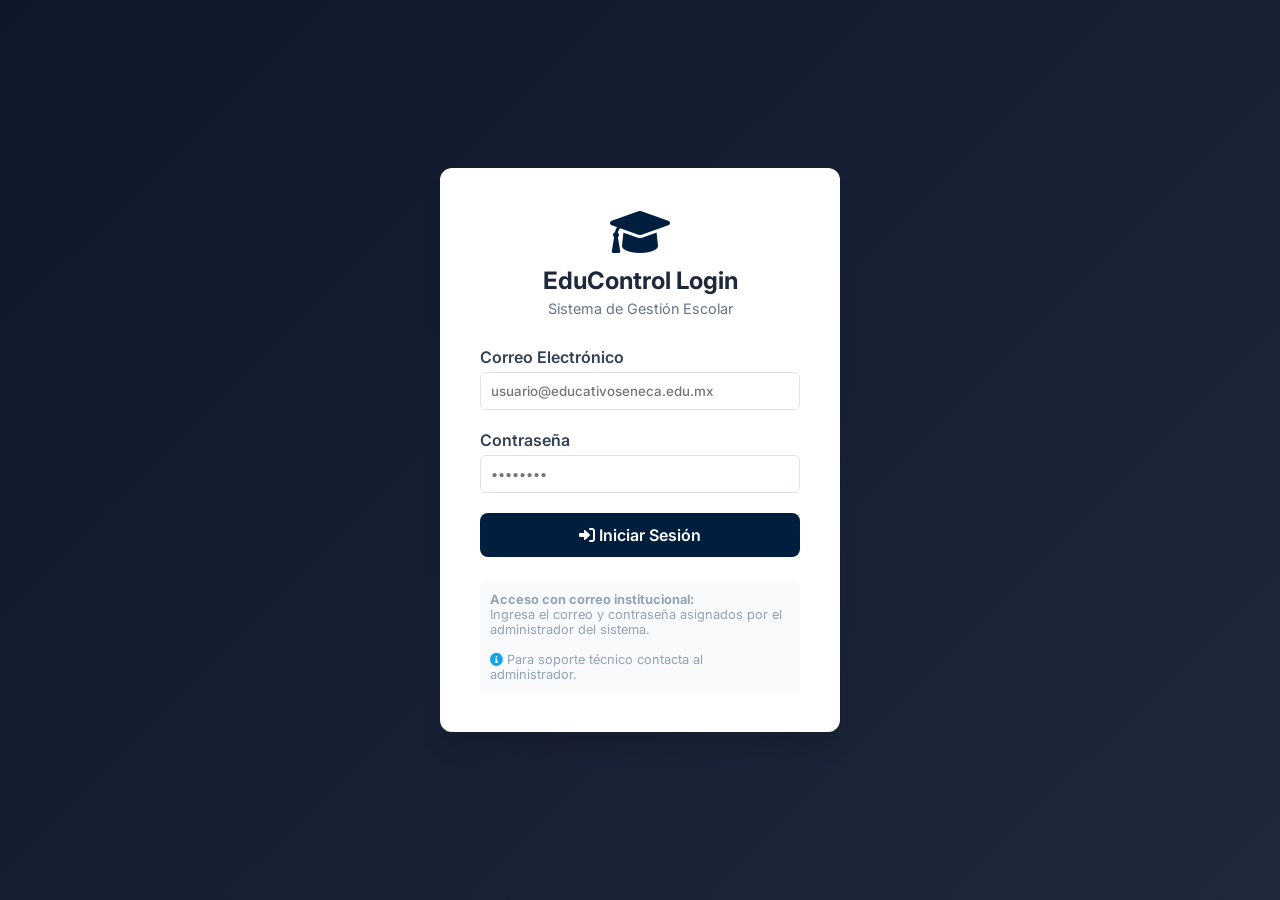
==== index.html @ f8109f6f "Add files via upload" ====
<!DOCTYPE html>
<html lang="es">

<head>
    <meta charset="UTF-8">
    <meta name="viewport" content="width=device-width, initial-scale=1.0">
    <title>Control Escolar</title>
    <link rel="stylesheet" href="style.css">
    <link href="https://fonts.googleapis.com/css2?family=Inter:wght@300;400;600;700&display=swap" rel="stylesheet">
    <link href="https://cdnjs.cloudflare.com/ajax/libs/font-awesome/6.0.0/css/all.min.css" rel="stylesheet">
    <style>
        #services-batch-table {
            font-size: 0.75rem;
            width: 100%;
            border-collapse: collapse;
        }

        #services-batch-table th,
        #services-batch-table td {
            padding: 4px 6px;
        }

        #services-batch-table .form-select,
        #services-batch-table input {
            font-size: 0.75rem;
            padding: 2px 4px;
            height: auto;
            border-radius: 4px;
        }

        #services-batch-table-body td {
            vertical-align: middle;
        }

        .stat-card {
            cursor: pointer;
            transition: transform 0.2s ease, box-shadow 0.2s ease;
        }

        .stat-card:hover {
            transform: translateY(-5px);
            box-shadow: 0 10px 20px rgba(0, 0, 0, 0.1);
        }

        /* --- LOGIN STYLES --- */
        #login-overlay {
            position: fixed;
            top: 0;
            left: 0;
            width: 100%;
            height: 100%;
            background: linear-gradient(135deg, #0f172a 0%, #1e293b 100%);
            display: flex;
            justify-content: center;
            align-items: center;
            z-index: 9999;
        }

        .login-box {
            background: white;
            padding: 40px;
            border-radius: 12px;
            box-shadow: 0 20px 25px -5px rgba(0, 0, 0, 0.1), 0 10px 10px -5px rgba(0, 0, 0, 0.04);
            width: 100%;
            max-width: 400px;
            text-align: center;
        }

        .login-header {
            margin-bottom: 30px;
        }

        .login-header i {
            font-size: 3rem;
            color: var(--primary);
            margin-bottom: 10px;
        }

        .login-header h2 {
            color: #1e293b;
            margin: 0;
            font-size: 1.5rem;
        }

        .login-form .form-group {
            margin-bottom: 20px;
            text-align: left;
        }

        .login-btn {
            width: 100%;
            padding: 12px;
            background: var(--primary);
            color: white;
            border: none;
            border-radius: 8px;
            font-size: 1rem;
            font-weight: 600;
            cursor: pointer;
            transition: background 0.2s;
        }

        .login-btn:hover {
            background: var(--primary-dark, #0b6c93);
        }

        .login-error {
            color: #ef4444;
            font-size: 0.85rem;
            margin-top: 10px;
            display: none;
        }

        /* --- ESTILOS PADRES (Solo Lectura) --- */
        .padre-readonly-mode .sidebar {
            display: none !important;
        }

        .padre-readonly-mode .content {
            margin-left: 0 !important;
            width: 100% !important;
        }

        .padre-readonly-mode .search-bar {
            display: none;
        }

        .hidden-by-role {
            display: none !important;
        }
    </style>
</head>

<body>
    <div class="dashboard" id="main-app-container" style="display: none;">
        <aside class="sidebar" id="main-sidebar">
            <div class="logo">
                <i class="fas fa-graduation-cap"></i>
                <h2>EduControl</h2>
            </div>
            <nav id="main-nav">
                <ul>
                    <li class="active" id="nav-home"><a href="#"><i class="fas fa-home"></i> <span>Inicio</span></a>
                    </li>
                    <li id="nav-students"><a href="#"><i class="fas fa-user-graduate"></i> <span>Alumnos</span></a></li>
                    <li id="nav-teachers"><a href="#"><i class="fas fa-chalkboard-teacher"></i>
                            <span>Profesores</span></a></li>
                    <li id="nav-tutors"><a href="#"><i class="fas fa-users-cog"></i> <span>Tutores</span></a></li>
                    <li id="nav-courses"><a href="#"><i class="fas fa-book"></i> <span>Materias/Grados</span></a></li>
                    <li id="nav-payments"><a href="#"><i class="fas fa-cash-register"></i> <span>Caja /
                                Ingresos</span></a>
                    </li>
                    <li id="nav-expenses"><a href="#"><i class="fas fa-file-invoice-dollar"></i> <span>Gastos /
                                Egresos</span></a></li>
                    <li id="nav-services"><a href="#"><i class="fas fa-concierge-bell"></i> <span>Servicios /
                                Lote</span></a></li>
                    <li id="nav-reports"><a href="#"><i class="fas fa-chart-bar"></i> <span>Reportes
                                Financieros</span></a></li>
                    <li id="nav-settings"><a href="#"><i class="fas fa-cog"></i> <span>Configuración</span></a></li>
                </ul>
            </nav>
        </aside>

        <main class="content">
            <header>
                <div class="search-bar" id="top-search-bar">
                    <i class="fas fa-search"></i>
                    <input type="text" placeholder="Buscar alumnos, cursos...">
                </div>
                <div class="user-profile">
                    <span class="notification"><i class="fas fa-bell"></i></span>
                    <img src="https://ui-avatars.com/api/?name=Admin+User&background=0D8ABC&color=fff" alt="User"
                        id="header-user-avatar">
                    <span id="header-user-name" style="margin-right: 15px;">Administrador</span>
                    <button onclick="logout()" title="Cerrar Sesión"
                        style="background:none; border:none; color:#ef4444; font-size:1.2rem; cursor:pointer;"><i
                            class="fas fa-sign-out-alt"></i></button>
                </div>
            </header>

            <!-- Dashboard Home Container -->
            <div id="dashboard-home">
                <!-- Bienvenido y Frase del día -->
                <div id="welcome-section" class="welcome-card">
                    <div class="welcome-text">
                        <h1 id="welcome-title">Bienvenido al Sistema Escolar</h1>
                        <p id="daily-quote" class="philosophical-quote">"Cualquier parte del tiempo que pasa es
                            propiedad de la muerte." - Séneca</p>
                    </div>
                    <div class="welcome-icon">
                        <i class="fas fa-sun"></i>
                    </div>
                </div>

                <!-- Stats Grid -->
                <section class="stats-grid">
                    <div class="stat-card" onclick="showStudents()">
                        <div class="stat-icon"><i class="fas fa-users"></i></div>
                        <div class="stat-info">
                            <h3>Total Alumnos</h3>
                            <p id="total-students">1,250</p>
                        </div>
                    </div>
                    <div class="stat-card" onclick="showTeachers()">
                        <div class="stat-icon"><i class="fas fa-chalkboard-teacher"></i></div>
                        <div class="stat-info">
                            <h3>Profesores</h3>
                            <p id="total-teachers">85</p>
                        </div>
                    </div>
                    <div class="stat-card" onclick="showSubjects()">
                        <div class="stat-icon"><i class="fas fa-book-open"></i></div>
                        <div class="stat-info">
                            <h3>Cursos Activos</h3>
                            <p id="total-courses">42</p>
                        </div>
                    </div>
                    <div class="stat-card" onclick="showReports()">
                        <div class="stat-icon"><i class="fas fa-dollar-sign"></i></div>
                        <div class="stat-info">
                            <h3>Ingresos Mensuales</h3>
                            <p id="monthly-revenue">$45,000</p>
                        </div>
                    </div>
                </section>
            </div>

            <section class="recent-activity">
                <div class="section-header">
                    <h2 id="view-title">Materias Asignadas</h2>
                    <div class="header-actions">
                        <select id="group-filter" class="form-select" style="display: none;">
                            <option value="all">Todos los registros</option>
                            <option value="Preescolar">Preescolar</option>
                            <option value="Primaria">Primaria</option>
                            <option value="Secundaria">Secundaria</option>
                            <option value="Bachillerato">Bachillerato</option>
                        </select>
                        <button id="btn-batch-capture" class="btn-secondary" style="display: none;"
                            onclick="showBatchCapture()"><i class="fas fa-layer-group"></i> Captura por Lote</button>
                        <button id="btn-back" class="btn-secondary" style="display: none;"><i
                                class="fas fa-arrow-left"></i> Volver a Materias</button>
                    </div>
                </div>

                <!-- Sección de Caja / Pagos (Nueva) -->
                <div id="payments-capture-container" class="table-container" style="display: none; padding: 30px;">
                    <div class="section-header">
                        <h2 style="color: var(--primary);"><i class="fas fa-receipt"></i> Nueva Operación de Caja</h2>
                    </div>

                    <div class="payment-form-grid"
                        style="display: grid; grid-template-columns: 1fr 1fr; gap: 25px; margin-top: 20px;">
                        <!-- Datos del Alumno -->
                        <div class="form-group">
                            <label style="display: block; font-weight: 600; margin-bottom: 8px;">Buscar Alumno</label>
                            <input type="text" id="pay-student-search" list="students-datalist" class="form-select"
                                style="width: 100%;" placeholder="Escriba nombre del alumno..."
                                onchange="onPaymentStudentSelect(this.value)">
                            <datalist id="students-datalist">
                                <!-- JS populate -->
                            </datalist>
                        </div>

                        <div class="form-group">
                            <label style="display: block; font-weight: 600; margin-bottom: 8px;">Grado / Grupo</label>
                            <input type="text" id="pay-student-grade" class="form-select"
                                style="width: 100%; background: #f1f5f9;" readonly placeholder="Grado detectado">
                        </div>

                        <!-- Conceptos -->
                        <div class="form-group">
                            <label style="display: block; font-weight: 600; margin-bottom: 8px;">Concepto de
                                Pago</label>
                            <select id="pay-concept" class="form-select" style="width: 100%;"
                                onchange="toggleOtherConcept(this.value)">
                                <option value="">Seleccione concepto...</option>
                                <option value="Inscripción">Inscripción</option>
                                <option value="Gastos de Apoyo">Gastos de Apoyo</option>
                                <option value="Seguro Escolar">Seguro Escolar</option>
                                <option value="Colegiatura">Colegiatura Mensual</option>
                                <option value="Uniformes">Uniformes</option>
                                <option value="Libros">Libros</option>
                                <option value="Otros">Otros (Especificar)</option>
                            </select>
                        </div>

                        <div id="other-concept-div" class="form-group" style="display: none;">
                            <label style="display: block; font-weight: 600; margin-bottom: 8px;">Especifique
                                Concepto</label>
                            <input type="text" id="pay-concept-other" class="form-select"
                                style="width: 100%; border-color: var(--primary-light);"
                                placeholder="Ej. Viaje de estudios">
                        </div>

                        <div class="form-group">
                            <label style="display: block; font-weight: 600; margin-bottom: 8px;">Importe a Pagar
                                ($)</label>
                            <input type="number" id="pay-amount" class="form-select"
                                style="width: 100%; font-size: 1.2rem; font-weight: 700; color: #059669;"
                                placeholder="0.00">
                        </div>

                        <!-- Mes (Solo si es colegiatura) -->
                        <div id="month-select-div" class="form-group" style="display: none;">
                            <label style="display: block; font-weight: 600; margin-bottom: 8px;">Mes
                                Correspondiente</label>
                            <select id="pay-month" class="form-select" style="width: 100%;">
                                <option value="Enero">Enero</option>
                                <option value="Febrero">Febrero</option>
                                <option value="Marzo">Marzo</option>
                                <option value="Abril">Abril</option>
                                <option value="Mayo">Mayo</option>
                                <option value="Junio">Junio</option>
                                <option value="Julio">Julio</option>
                                <option value="Agosto">Agosto</option>
                                <option value="Septiembre">Septiembre</option>
                                <option value="Octubre">Octubre</option>
                                <option value="Noviembre">Noviembre</option>
                                <option value="Diciembre">Diciembre</option>
                            </select>
                        </div>

                        <!-- Forma de Pago y Receptor (Nuevos) -->
                        <div class="form-group">
                            <label style="display: block; font-weight: 600; margin-bottom: 8px;">Forma de Pago</label>
                            <select id="pay-method" class="form-select" style="width: 100%;">
                                <option value="Efectivo">Efectivo</option>
                                <option value="Tarjeta">Tarjeta (Débito/Crédito)</option>
                                <option value="Transferencia">Transferencia Bancaria</option>
                            </select>
                        </div>

                        <div class="form-group">
                            <label style="display: block; font-weight: 600; margin-bottom: 8px;">Recibe Pago
                                (Caja/Personal)</label>
                            <select id="pay-receiver" class="form-select" style="width: 100%;">
                                <option value="Recepción">Recepción</option>
                                <option value="José Bernardo">José Bernardo</option>
                                <option value="Georgina A">Georgina A</option>
                                <option value="Banorte">Banorte</option>
                                <option value="Mercado Pago">Mercado Pago</option>
                                <option value="Otros">Otros</option>
                            </select>
                        </div>
                    </div>

                    <div
                        style="margin-top: 40px; display: flex; justify-content: flex-end; gap: 15px; border-top: 1px solid #e2e8f0; padding-top: 25px;">
                        <button class="btn-secondary" onclick="resetPaymentForm()"><i class="fas fa-eraser"></i> Limpiar
                            Formulario</button>
                        <button class="btn-primary"
                            style="background: var(--primary); color: white; border: none; padding: 12px 35px; border-radius: 8px; font-weight: 700; cursor: pointer; display: flex; align-items: center; gap: 10px;"
                            onclick="processPayment()">
                            <i class="fas fa-file-invoice-dollar"></i> Procesar y Generar Folio
                        </button>
                    </div>
                </div>

                <!-- Sección de Reportes Financieros (Nueva) -->
                <div id="reports-container" class="table-container" style="display: none; padding: 30px;">
                    <div class="section-header" style="margin-bottom: 25px;">
                        <h2 style="color: var(--primary);"><i class="fas fa-chart-line"></i> Reporte de Saldos y Cajas
                        </h2>
                        <div style="display: flex; gap: 10px;">
                            <button class="btn-secondary" onclick="showTransferModal()"
                                style="background:#fef3c7; color:#92400e; border-color:#f59e0b;">
                                <i class="fas fa-exchange-alt"></i> Transferencia entre Cajas
                            </button>
                        </div>
                    </div>

                    <div id="box-balances-grid"
                        style="display: grid; grid-template-columns: repeat(auto-fill, minmax(200px, 1fr)); gap: 15px; margin-bottom: 30px;">
                        <!-- JS Populate -->
                    </div>

                    <div class="expediente-section">
                        <h4>Estado de Cuenta por Caja</h4>
                        <div
                            style="margin-bottom: 15px; display: flex; gap: 15px; align-items: flex-end; flex-wrap: wrap; background: #f8fafc; padding: 15px; border-radius: 8px;">
                            <div class="form-group">
                                <label style="display:block; font-size: 0.8rem; font-weight: 600;">Caja / Banco:</label>
                                <select id="report-box-filter" class="form-select" onchange="updateBoxReport()">
                                    <option value="Todas">Todas las Cajas</option>
                                    <option value="SOLO_BANCOS">Solo Bancos (Banorte/MP)</option>
                                    <option value="Recepción">Recepción</option>
                                    <option value="José Bernardo">José Bernardo</option>
                                    <option value="Georgina A">Georgina A</option>
                                    <option value="Banorte">Banorte</option>
                                    <option value="Mercado Pago">Mercado Pago</option>
                                </select>
                            </div>
                            <div class="form-group">
                                <label style="display:block; font-size: 0.8rem; font-weight: 600;">Desde:</label>
                                <input type="date" id="report-date-start" class="form-select"
                                    onchange="updateBoxReport()">
                            </div>
                            <div class="form-group">
                                <label style="display:block; font-size: 0.8rem; font-weight: 600;">Hasta:</label>
                                <input type="date" id="report-date-end" class="form-select"
                                    onchange="updateBoxReport()">
                            </div>
                            <div class="form-group" style="flex-grow: 1;">
                                <label style="display:block; font-size: 0.8rem; font-weight: 600;">Alumno:</label>
                                <input type="text" id="report-student-filter" list="students-datalist"
                                    class="form-select" style="width: 100%;" placeholder="Todos los alumnos"
                                    oninput="updateBoxReport()">
                            </div>
                            <div class="form-group">
                                <label style="display:block; font-size: 0.8rem; font-weight: 600;">Concepto:</label>
                                <select id="report-concept-filter" class="form-select" onchange="updateBoxReport()">
                                    <option value="Todos">Todos</option>
                                    <option value="Inscripción">Inscripción</option>
                                    <option value="Colegiatura">Colegiatura</option>
                                    <option value="Seguro Escolar">Seguro Escolar</option>
                                    <option value="Gastos Apoyo">Gastos Apoyo</option>
                                    <option value="Libros">Libros</option>
                                    <option value="Uniformes">Uniformes</option>
                                    <option value="Otros">Otros</option>
                                    <option value="TRANSFERENCIA">Transferencias</option>
                                </select>
                            </div>
                        </div>
                        <table style="width: 100%;" id="box-transactions-table">
                            <thead>
                                <tr>
                                    <th>Fecha</th>
                                    <th>Caja</th>
                                    <th>Concepto</th>
                                    <th>Entrada</th>
                                    <th>Salida</th>
                                    <th>Saldo Actual</th>
                                    <th>Acción</th>
                                </tr>
                            </thead>
                            <tbody id="box-transactions-body">
                                <!-- JS Populate -->
                            </tbody>
                        </table>
                    </div>
                </div>

                <!-- Modal de Transferencia -->
                <div id="transfer-modal" class="modal"
                    style="display:none; position: fixed; z-index: 2000; left: 0; top: 0; width: 100%; height: 100%; background: rgba(0,0,0,0.5); align-items: center; justify-content: center;">
                    <div class="modal-content"
                        style="background: white; padding: 30px; border-radius: 12px; width: 450px; box-shadow: 0 10px 25px rgba(0,0,0,0.2);">
                        <h3 style="margin-bottom: 20px; color: var(--primary);"><i class="fas fa-exchange-alt"></i>
                            Transferencia entre Cajas</h3>

                        <div class="form-group" style="margin-bottom: 15px;">
                            <label style="display:block; margin-bottom:5px; font-weight:600;">Caja Origen:</label>
                            <select id="transfer-from" class="form-select" style="width: 100%;">
                                <option value="Recepción">Recepción</option>
                                <option value="José Bernardo">José Bernardo</option>
                                <option value="Georgina A">Georgina A</option>
                                <option value="Banorte">Banorte</option>
                                <option value="Mercado Pago">Mercado Pago</option>
                            </select>
                        </div>

                        <div class="form-group" style="margin-bottom: 15px;">
                            <label style="display:block; margin-bottom:5px; font-weight:600;">Caja Destino:</label>
                            <select id="transfer-to" class="form-select" style="width: 100%;">
                                <option value="Banorte">Banorte</option>
                                <option value="Recepción">Recepción</option>
                                <option value="José Bernardo">José Bernardo</option>
                                <option value="Georgina A">Georgina A</option>
                                <option value="Mercado Pago">Mercado Pago</option>
                            </select>
                        </div>

                        <div class="form-group" style="margin-bottom: 20px;">
                            <label style="display:block; margin-bottom:5px; font-weight:600;">Importe ($):</label>
                            <input type="number" id="transfer-amount" class="form-select" style="width: 100%;"
                                placeholder="0.00">
                        </div>

                        <div style="display:flex; justify-content: flex-end; gap: 10px;">
                            <button class="btn-secondary" onclick="closeTransferModal()">Cancelar</button>
                            <button class="btn-primary" onclick="processTransfer()">Ejecutar Transferencia</button>
                        </div>
                    </div>
                </div>

                <!-- Contenedor Tabla Principal -->
                <div id="main-table-container" class="table-container">
                    <table>
                        <thead>
                            <tr>
                                <th>Nombre Completo</th>
                                <th>Nivel</th>
                                <th>Grado</th>
                                <th>Acción</th>
                            </tr>
                        </thead>
                        <tbody id="activity-table-body">
                            <!-- JS populate -->
                        </tbody>
                    </table>
                </div>

                <!-- Vista de Módulo de Gastos / Egresos -->
                <div id="expenses-container" style="display: none;">
                    <div class="card" style="margin-bottom: 20px;">
                        <div class="card-header">
                            <h3>Registrar Nuevo Gasto / Pago</h3>
                        </div>
                        <div class="card-body">
                            <form id="expense-form" onsubmit="window.processExpense(event)"
                                style="display: grid; grid-template-columns: repeat(auto-fit, minmax(200px, 1fr)); gap: 15px;">
                                <input type="text" id="expense-concept" class="form-input"
                                    placeholder="Concepto (ej. Pago Internet, Honorarios)..." required>
                                <input type="text" id="expense-receiver" class="form-input"
                                    placeholder="Proveedor / Maestro..." required>
                                <input type="number" id="expense-amount" class="form-input" placeholder="Monto ($)"
                                    min="1" step="0.01" required>
                                <input type="date" id="expense-date" class="form-input" required>
                                <select id="expense-box" class="form-select" required>
                                    <option value="">-- Seleccionar Caja Origen --</option>
                                    <option value="Recepción">Recepción (Efectivo)</option>
                                    <option value="Banorte">Banorte</option>
                                    <option value="Mercado Pago">Mercado Pago</option>
                                    <option value="Otros">Otros</option>
                                </select>
                                <button type="submit" class="btn-primary" style="grid-column: 1 / -1;"><i
                                        class="fas fa-minus-circle"></i> Registrar Gasto</button>
                            </form>
                        </div>
                    </div>

                    <div class="card">
                        <div class="card-header"
                            style="display:flex; justify-content:space-between; align-items:center;">
                            <h3>Últimos Gastos Registrados</h3>
                        </div>
                        <table class="data-table">
                            <thead>
                                <tr>
                                    <th>Fecha</th>
                                    <th>Concepto</th>
                                    <th>Proveedor/Beneficiario</th>
                                    <th>Caja</th>
                                    <th>Monto</th>
                                </tr>
                            </thead>
                            <tbody id="expenses-table-body">
                                <!-- Llenado por JS -->
                            </tbody>
                        </table>
                    </div>
                </div>

                <!-- Vista de Módulo de Servicios / Lote -->
                <!-- Contenedor Captura por Lote -->
                <div id="batch-capture-container" class="table-container" style="display: none; padding: 25px;">
                    <div
                        style="display: flex; justify-content: space-between; align-items: center; margin-bottom: 20px;">
                        <h3 style="color: var(--primary);"><i class="fas fa-edit"></i> Ingreso Masivo de Alumnos</h3>
                        <div style="display: flex; gap: 10px;">
                            <button class="btn-secondary"
                                style="background-color: #f0f7ff; border-color: var(--primary); color: var(--primary);"
                                onclick="downloadExcelTemplate()">
                                <i class="fas fa-download"></i> Formato Excel
                            </button>
                            <button class="btn-secondary"
                                style="background-color: #e6fffa; border-color: #319795; color: #319795;"
                                onclick="importFromGoogleSheets()">
                                <i class="fab fa-google-drive"></i> Desde Google Sheet
                            </button>
                            <button class="btn-secondary"
                                style="background-color: #f0fdf4; border-color: #166534; color: #166534;"
                                onclick="document.getElementById('excel-upload').click()">
                                <i class="fas fa-file-excel"></i> Importar Excel
                            </button>
                            <input type="file" id="excel-upload" style="display: none;" accept=".xlsx, .xls"
                                onchange="importFromExcel(event)">
                            <button class="btn-secondary" onclick="addBatchRow()"><i class="fas fa-plus"></i> Añadir
                                otra fila</button>
                        </div>
                    </div>
                    <table id="batch-table">
                        <thead>
                            <tr>
                                <th>Grado</th>
                                <th>Nivel Inglés</th>
                                <th>Tel. Tutor</th>
                                <th>Nombre</th>
                                <th>2do Nombre</th>
                                <th>1er Apellido</th>
                                <th>2do Apellido</th>
                                <th>Inscripción</th>
                                <th>G. Apoyo</th>
                                <th>Seguro</th>
                                <th>Eliminar</th>
                            </tr>
                        </thead>
                        <tbody id="batch-table-body">
                            <!-- Rows added via JS -->
                        </tbody>
                    </table>
                    <div style="margin-top: 25px; display: flex; gap: 12px; justify-content: flex-end;">
                        <button class="btn-secondary" style="border-color: #ef4444; color: #ef4444;"
                            onclick="cancelBatch()"><i class="fas fa-times"></i> Cancelar Captura</button>
                        <button class="btn-primary"
                            style="background: #10b981; color: white; border: none; padding: 10px 25px; border-radius: 8px; font-weight: 700; cursor: pointer; box-shadow: 0 4px 6px rgba(0,0,0,0.1);"
                            onclick="saveBatch()"><i class="fas fa-save"></i> Guardar Todo el Lote</button>
                    </div>
                </div>

                <div id="services-batch-container" class="table-container" style="display: none; padding: 25px;">
                    <div
                        style="display: flex; justify-content: space-between; align-items: flex-start; margin-bottom: 20px; border-bottom: 2px solid #f1f5f9; padding-bottom: 20px;">
                        <div>
                            <h3 style="color: var(--primary);"><i class="fas fa-concierge-bell"></i> Cobro Masivo por
                                Concepto</h3>
                            <div style="margin-top: 15px; display: flex; gap: 20px; align-items: flex-end;">
                                <div class="form-group" style="margin:0">
                                    <label style="display:block; font-size: 0.8rem; font-weight: 600;">Seleccione
                                        Concepto a Capturar:</label>
                                    <select id="services-batch-global-concept" class="form-select"
                                        style="min-width: 200px;" onchange="toggleBatchMonthSelect(this.value)">
                                        <option value="Inscripción">Inscripción</option>
                                        <option value="Colegiatura">Colegiatura Mensual</option>
                                        <option value="Seguro Escolar">Seguro Escolar</option>
                                        <option value="Gastos Apoyo">Gastos Apoyo</option>
                                        <option value="Libros">Libros</option>
                                        <option value="Uniformes">Uniformes</option>
                                        <option value="Otros">Otros</option>
                                    </select>
                                </div>
                                <div id="batch-month-select-div" class="form-group" style="margin:0; display:none;">
                                    <label style="display:block; font-size: 0.8rem; font-weight: 600;">Mes:</label>
                                    <select id="services-batch-global-month" class="form-select">
                                        <option value="Enero">Enero</option>
                                        <option value="Febrero">Febrero</option>
                                        <option value="Marzo">Marzo</option>
                                        <option value="Abril">Abril</option>
                                        <option value="Mayo">Mayo</option>
                                        <option value="Junio">Junio</option>
                                        <option value="Julio">Julio</option>
                                        <option value="Agosto">Agosto</option>
                                        <option value="Septiembre">Septiembre</option>
                                        <option value="Octubre">Octubre</option>
                                        <option value="Noviembre">Noviembre</option>
                                        <option value="Diciembre">Diciembre</option>
                                    </select>
                                </div>
                            </div>
                        </div>
                        <div style="display: flex; gap: 10px; margin-top: 25px;">
                            <button class="btn-secondary"
                                style="background:#f0fdf4; color:#166534; border-color:#166534;"
                                onclick="downloadServiceExcelTemplate()">
                                <i class="fas fa-download"></i> Plantilla Excel
                            </button>
                            <button class="btn-secondary"
                                style="background:#f0fdf4; color:#166534; border-color:#166534;"
                                onclick="document.getElementById('service-excel-upload').click()">
                                <i class="fas fa-file-excel"></i> Importar Excel
                            </button>
                            <input type="file" id="service-excel-upload" style="display: none;" accept=".xlsx, .xls"
                                onchange="importServiceFromExcel(event)">
                            <button class="btn-secondary" onclick="addServiceBatchRow()"><i class="fas fa-plus"></i>
                                Añadir Pago</button>
                        </div>
                    </div>
                    <table id="services-batch-table">
                        <thead>
                            <tr>
                                <th style="width: 220px;">Alumno</th>
                                <th id="batch-table-concept-header" style="width: 130px;">Concepto</th>
                                <th style="width: 80px;">Cotizado</th>
                                <th style="width: 80px;">Descuento</th>
                                <th style="width: 80px;">Pagado</th>
                                <th style="width: 80px;">Saldo</th>
                                <th style="width: 100px;">Fecha Pago</th>
                                <th style="width: 90px;">Folio</th>
                                <th style="width: 100px;">Forma Pago</th>
                                <th style="width: 100px;">Recibe</th>
                                <th style="width: 30px;">X</th>
                            </tr>
                        </thead>
                        <tbody id="services-batch-body">
                            <!-- Rows via JS -->
                        </tbody>
                    </table>
                    <div style="margin-top: 25px; display: flex; gap: 12px; justify-content: flex-end;">
                        <button class="btn-secondary" style="border-color: #ef4444; color: #ef4444;"
                            onclick="showStudents()">Cancelar</button>
                        <button class="btn-primary" style="background: #10b981; color: white;"
                            onclick="saveServicesBatch()">
                            <i class="fas fa-check-circle"></i> Procesar Todos los Pagos
                        </button>
                    </div>
                </div>
            </section>
        </main>
    </div>

    <!-- Modal de Expediente de Alumno -->
    <div id="student-modal" class="modal">
        <div class="modal-content">
            <div class="modal-header">
                <h2 id="modal-student-name">Nombre del Alumno</h2>
                <span class="close-modal" onclick="closeStudentModal()"
                    style="font-size: 28px; cursor: pointer;">&times;</span>
            </div>
            <div class="modal-body">
                <div class="student-info-brief">
                    <p><strong>Nivel:</strong> <span id="modal-student-level"></span></p>
                    <p><strong>Grado:</strong> <span id="modal-student-grade"></span></p>
                </div>
                <div class="modal-tabs">
                    <button class="tab-btn active" onclick="switchTab('grades')"><i class="fas fa-file-invoice"></i>
                        Calificaciones</button>
                    <button class="tab-btn" onclick="switchTab('payments')"><i class="fas fa-credit-card"></i>
                        Estado de Cuenta</button>
                    <button class="tab-btn" onclick="switchTab('digital')"><i class="fas fa-folder-open"></i>
                        Documentación</button>
                    <button class="tab-btn" onclick="switchTab('chat')"><i class="fas fa-comments"></i> Chat
                        Directivo</button>
                </div>
                <div id="tab-content" class="tab-content-area">
                    <!-- Contenido dinámico aquí -->
                </div>
            </div>
        </div>
    </div>

    <!-- Modal de Expediente de Maestro -->
    <div id="teacher-modal" class="modal">
        <div class="modal-content">
            <div class="modal-header">
                <h2 id="modal-teacher-name">Nombre del Maestro</h2>
                <span class="close-modal-teacher" onclick="closeTeacherModal()"
                    style="font-size: 28px; cursor: pointer;">&times;</span>
            </div>
            <div class="modal-body">
                <div class="modal-tabs">
                    <button class="tab-btn-teacher tab-btn active" onclick="switchTeacherTab('digital')"><i
                            class="fas fa-folder-open"></i> Datos Personales</button>
                    <button class="tab-btn-teacher tab-btn" onclick="switchTeacherTab('groups')"><i
                            class="fas fa-users"></i> Grupos Asignados</button>
                </div>
                <div id="teacher-tab-content" class="tab-content-area">
                    <!-- Contenido dinámico aquí -->
                </div>
            </div>
        </div>
    </div>

    <!-- Modal de Chat con Dirección -->
    <div id="chat-modal" class="modal">
        <div class="modal-content" style="width: 500px; height: 600px; display: flex; flex-direction: column;">
            <div class="modal-header">
                <h2><i class="fas fa-comments"></i> Comunicación Directiva</h2>
                <span class="close-modal-chat" onclick="closeChatModal()"
                    style="font-size: 28px; cursor: pointer;">&times;</span>
            </div>
            <div class="chat-container">
                <div class="chat-info-banner">
                    <i class="fas fa-shield-alt"></i> Moderado por Dirección Académica
                </div>
                <div id="chat-messages" class="chat-messages">
                    <!-- Mensajes aquí -->
                </div>
                <div class="chat-input-area">
                    <div id="ai-suggestion" class="ai-suggestion" style="display: none;">
                        <small><i class="fas fa-magic"></i> Sugerencia IA (Educada y Precisa):</small>
                        <p id="suggestion-text"></p>
                    </div>
                    <div class="input-wrapper">
                        <textarea id="chat-input" placeholder="Escribe tu mensaje para Dirección..."></textarea>
                        <button id="send-btn" onclick="sendMessage()"><i class="fas fa-paper-plane"></i></button>
                    </div>
                    <small class="moderation-note">Los mensajes pasan por revisión antes de ser entregados.</small>
                </div>
            </div>
        </div>
    </div>

    <!-- Modal de Expediente de Tutor -->
    <div id="tutor-modal" class="modal">
        <div class="modal-content">
            <div class="modal-header">
                <h2 id="modal-tutor-name">Nombre del Tutor</h2>
                <span class="close-modal-tutor" onclick="closeTutorModal()"
                    style="font-size: 28px; cursor: pointer;">&times;</span>
            </div>
            <div class="modal-body">
                <div class="modal-tabs">
                    <button class="tab-btn-tutor tab-btn active" onclick="switchTutorTab('info')"><i
                            class="fas fa-id-card"></i> Datos Generales</button>
                    <button class="tab-btn-tutor tab-btn" onclick="switchTutorTab('children')"><i
                            class="fas fa-child"></i> Hijos Inscritos</button>
                </div>
                <div id="tutor-tab-content" class="tab-content-area">
                    <!-- Contenido dinámico aquí -->
                </div>
            </div>
        </div>
    </div>

    <!-- Pantalla de Login -->
    <div id="login-overlay">
        <div class="login-box">
            <div class="login-header">
                <i class="fas fa-graduation-cap"></i>
                <h2>EduControl Login</h2>
                <p style="color: #64748b; font-size: 0.9rem; margin-top: 5px;">Sistema de Gestión Escolar</p>
            </div>
            <div class="login-form">
                <form id="login-form-submit" onsubmit="handleLogin(event)">
                    <div class="form-group">
                        <label style="display:block; margin-bottom: 5px; font-weight: 600; color: #334155;">Correo
                            Electrónico</label>
                        <input type="email" id="login-username" class="form-select" style="width: 100%; padding: 10px;"
                            required placeholder="usuario@educativoseneca.edu.mx">
                    </div>
                    <div class="form-group">
                        <label
                            style="display:block; margin-bottom: 5px; font-weight: 600; color: #334155;">Contraseña</label>
                        <input type="password" id="login-password" class="form-select"
                            style="width: 100%; padding: 10px;" required placeholder="••••••••">
                    </div>
                    <button type="submit" class="login-btn"><i class="fas fa-sign-in-alt"></i> Iniciar Sesión</button>
                    <div id="login-error-msg" class="login-error">
                        <i class="fas fa-exclamation-circle"></i> Usuario o contraseña incorrectos.
                    </div>
                </form>
            </div>

            <div
                style="margin-top:25px; font-size: 0.8rem; color: #94a3b8; text-align: left; background: #f8fafc; padding: 10px; border-radius: 6px;">
                <strong>Acceso con correo institucional:</strong><br>
                Ingresa el correo y contraseña asignados por el administrador del sistema.<br><br>
                <span style="color:#0ea5e9"><i class="fas fa-info-circle"></i></span> Para soporte técnico contacta al
                administrador.
            </div>
        </div>
    </div>

    <script src="https://www.gstatic.com/firebasejs/9.23.0/firebase-app-compat.js"></script>
    <script src="https://www.gstatic.com/firebasejs/9.23.0/firebase-auth-compat.js"></script>
    <script src="https://www.gstatic.com/firebasejs/9.23.0/firebase-firestore-compat.js"></script>
    <script src="https://cdnjs.cloudflare.com/ajax/libs/xlsx/0.18.5/xlsx.full.min.js"></script>
    <script src="firebase-config.js"></script>
    <script src="script.js"></script>
</body>

</html>
---- style.css ----
:root {
    --primary: #001f3f;
    /* Azul Marino */
    --primary-light: #FFD700;
    /* Amarillo */
    --secondary: #003366;
    --background: #f4f6f9;
    --surface: #FFFFFF;
    --text-main: #001f3f;
    --text-muted: #5f6368;
    --border: #dee2e6;
    --sidebar-bg: #001f3f;
    --sidebar-text: #ffffff;
    --sidebar-active: #003366;
}

* {
    margin: 0;
    padding: 0;
    box-sizing: border-box;
    font-family: 'Inter', sans-serif;
}

body {
    background-color: var(--background);
    color: var(--text-main);
    display: flex;
    height: 100vh;
    overflow: hidden;
}

.dashboard {
    display: flex;
    width: 100%;
}

/* Sidebar */
.sidebar {
    width: 250px;
    background-color: var(--sidebar-bg);
    color: var(--sidebar-text);
    display: flex;
    flex-direction: column;
    transition: all 0.3s ease;
}

.logo {
    padding: 24px;
    display: flex;
    align-items: center;
    gap: 12px;
    color: white;
    font-size: 1.2rem;
    border-bottom: 1px solid rgba(255, 255, 255, 0.1);
}

.logo i {
    color: var(--primary-light);
    font-size: 1.5rem;
}

nav {
    flex: 1;
    padding: 20px 0;
}

nav ul {
    list-style: none;
}

nav ul li a {
    display: flex;
    align-items: center;
    gap: 12px;
    padding: 16px 24px;
    color: var(--sidebar-text);
    text-decoration: none;
    transition: all 0.2s;
}

nav ul li.active a,
nav ul li a:hover {
    background-color: var(--sidebar-active);
    color: var(--primary-light);
    border-left: 4px solid var(--primary-light);
}

nav ul li a i {
    width: 20px;
    text-align: center;
}

nav ul li a span {
    white-space: nowrap;
}

/* Main Content */
.content {
    flex: 1;
    display: flex;
    flex-direction: column;
    overflow-y: auto;
}

header {
    background-color: var(--surface);
    padding: 16px 32px;
    display: flex;
    justify-content: space-between;
    align-items: center;
    border-bottom: 1px solid var(--border);
    position: sticky;
    top: 0;
    z-index: 10;
}

.search-bar {
    display: flex;
    align-items: center;
    background-color: var(--background);
    padding: 10px 16px;
    border-radius: 8px;
    width: 300px;
    border: 1px solid transparent;
    transition: border 0.3s;
}

.search-bar:focus-within {
    border: 1px solid var(--primary-light);
    background-color: var(--surface);
}

.search-bar i {
    color: var(--text-muted);
    margin-right: 8px;
}

.search-bar input {
    border: none;
    background: transparent;
    outline: none;
    width: 100%;
    color: var(--text-main);
}

.user-profile {
    display: flex;
    align-items: center;
    gap: 16px;
}

.notification {
    color: var(--text-muted);
    cursor: pointer;
    font-size: 1.2rem;
    position: relative;
    transition: color 0.2s;
}

.notification:hover {
    color: var(--primary);
}

.notification::after {
    content: '';
    position: absolute;
    top: 0;
    right: 0;
    width: 8px;
    height: 8px;
    background-color: #EF4444;
    border-radius: 50%;
}

.user-profile img {
    width: 40px;
    height: 40px;
    border-radius: 50%;
    cursor: pointer;
    box-shadow: 0 0 0 2px var(--surface), 0 0 0 4px var(--primary-light);
}

.user-profile span:not(.notification) {
    font-weight: 600;
}

/* Dashboard Stats */
.stats-grid {
    display: grid;
    grid-template-columns: repeat(auto-fit, minmax(240px, 1fr));
    gap: 24px;
    padding: 32px;
}

.stat-card {
    background-color: var(--surface);
    padding: 24px;
    border-radius: 12px;
    box-shadow: 0 4px 6px -1px rgba(0, 0, 0, 0.05);
    display: flex;
    align-items: center;
    gap: 20px;
    transition: transform 0.3s ease, box-shadow 0.3s ease;
    cursor: default;
}

.stat-card:hover {
    transform: translateY(-8px);
    box-shadow: 0 10px 15px -3px rgba(0, 0, 0, 0.1);
}

.stat-icon {
    width: 60px;
    height: 60px;
    border-radius: 12px;
    background-color: rgba(79, 70, 229, 0.1);
    color: var(--primary);
    display: flex;
    align-items: center;
    justify-content: center;
    font-size: 1.5rem;
}

.stat-info h3 {
    font-size: 0.875rem;
    color: var(--text-muted);
    text-transform: uppercase;
    letter-spacing: 0.05em;
    margin-bottom: 4px;
}

.stat-info p {
    font-size: 1.75rem;
    font-weight: 700;
    color: var(--text-main);
}

/* Recent Activity */
.recent-activity {
    padding: 0 32px 32px;
}

.recent-activity h2 {
    font-size: 1.25rem;
    margin-bottom: 20px;
    color: var(--text-main);
    font-weight: 600;
}

.table-container {
    background-color: var(--surface);
    border-radius: 12px;
    box-shadow: 0 4px 6px -1px rgba(0, 0, 0, 0.05);
    overflow: hidden;
}

table {
    width: 100%;
    border-collapse: collapse;
}

th,
td {
    padding: 16px 24px;
    text-align: left;
    border-bottom: 1px solid var(--border);
}

th {
    background-color: #F9FAFB;
    color: var(--text-muted);
    font-weight: 600;
    text-transform: uppercase;
    font-size: 0.75rem;
    letter-spacing: 0.05em;
}

td {
    color: var(--text-main);
    font-size: 0.875rem;
}

tr {
    transition: background-color 0.2s;
}

tr:hover {
    background-color: #F9FAFB;
}

.status {
    padding: 6px 14px;
    border-radius: 9999px;
    font-size: 0.75rem;
    font-weight: 600;
    display: inline-block;
}

.status.active {
    background-color: #D1FAE5;
    color: #065F46;
}

.status.pending {
    background-color: #FEF3C7;
    color: #92400E;
}

.btn-action {
    background: none;
    border: none;
    color: var(--primary);
    cursor: pointer;
    font-weight: 600;
    transition: color 0.2s, background-color 0.2s;
    padding: 8px 12px;
    border-radius: 6px;
}

/* Modal Styles */
.modal {
    display: none;
    position: fixed;
    z-index: 1000;
    left: 0;
    top: 0;
    width: 100%;
    height: 100%;
    background-color: rgba(0, 31, 63, 0.7);
    backdrop-filter: blur(4px);
}

.modal-content {
    background-color: var(--surface);
    margin: 5% auto;
    padding: 0;
    border-radius: 12px;
    width: 600px;
    max-width: 90%;
    box-shadow: 0 20px 25px -5px rgba(0, 0, 0, 0.2);
    overflow: hidden;
    animation: slideDown 0.3s ease-out;
}

@keyframes slideDown {
    from {
        transform: translateY(-50px);
        opacity: 0;
    }

    to {
        transform: translateY(0);
        opacity: 1;
    }
}

.modal-header {
    background-color: var(--primary);
    color: var(--primary-light);
    padding: 20px 24px;
    display: flex;
    justify-content: space-between;
    align-items: center;
}

.close-modal {
    font-size: 28px;
    font-weight: bold;
    cursor: pointer;
}

.modal-body {
    padding: 24px;
}

.student-info-brief {
    display: flex;
    gap: 24px;
    margin-bottom: 24px;
    padding-bottom: 16px;
    border-bottom: 1px solid var(--border);
}

.modal-tabs {
    display: flex;
    gap: 10px;
    margin-bottom: 20px;
}

.tab-btn {
    flex: 1;
    padding: 12px;
    border: none;
    background-color: var(--background);
    color: var(--text-muted);
    cursor: pointer;
    border-radius: 8px;
    font-weight: 600;
    transition: all 0.2s;
    display: flex;
    align-items: center;
    justify-content: center;
    gap: 8px;
}

.tab-btn.active {
    background-color: var(--primary);
    color: var(--primary-light);
}

.tab-content-area {
    background-color: #f9fafb;
    padding: 20px;
    border-radius: 8px;
    min-height: 250px;
    max-height: 400px;
    overflow-y: auto;
}

.expediente-section {
    margin-bottom: 24px;
}

.expediente-section h4 {
    color: var(--primary);
    border-bottom: 2px solid var(--primary-light);
    padding-bottom: 5px;
    margin-bottom: 12px;
    font-size: 0.95rem;
    display: flex;
    justify-content: space-between;
    align-items: center;
}

.tutor-badge {
    background-color: var(--primary-light);
    color: var(--primary);
    font-size: 0.7rem;
    padding: 2px 8px;
    border-radius: 4px;
    font-weight: 700;
}

.doc-link {
    color: var(--primary);
    text-decoration: none;
    display: flex;
    align-items: center;
    gap: 8px;
    padding: 8px;
    background: white;
    border: 1px solid var(--border);
    border-radius: 6px;
    margin-bottom: 8px;
    transition: all 0.2s;
}

.doc-link:hover {
    border-color: var(--primary);
    background-color: #f0f7ff;
}

.info-grid {
    display: grid;
    grid-template-columns: 1fr 1fr;
    gap: 15px;
    font-size: 0.85rem;
}

.info-group label {
    display: block;
    color: var(--text-muted);
    font-size: 0.75rem;
    margin-bottom: 2px;
}

.info-group span {
    font-weight: 600;
}

/* Chat UI inside Modal */
.chat-info-banner {
    background: #fff9db;
    color: #856404;
    padding: 10px;
    border-radius: 8px;
    margin-bottom: 12px;
    font-size: 0.75rem;
    font-weight: 600;
    border: 1px solid #ffeeba;
}

.chat-messages {
    flex: 1;
    display: flex;
    flex-direction: column;
    gap: 15px;
}

.message {
    max-width: 80%;
    padding: 10px 14px;
    border-radius: 12px;
    font-size: 0.9rem;
    position: relative;
}

.message.sent {
    align-self: flex-end;
    background-color: var(--primary);
    color: white;
    border-bottom-right-radius: 2px;
}

.message.received {
    align-self: flex-start;
    background-color: white;
    color: var(--text-main);
    border: 1px solid var(--border);
    border-bottom-left-radius: 2px;
}

.message-status {
    display: block;
    font-size: 0.65rem;
    margin-top: 5px;
    opacity: 0.8;
}

.status-reviewing {
    color: var(--primary-light);
    font-weight: 600;
}

.status-approved {
    color: #86efac;
}

.chat-input-area {
    padding: 20px;
    background: white;
    border-top: 1px solid var(--border);
}

.input-wrapper {
    display: flex;
    gap: 10px;
}

#chat-input {
    flex: 1;
    border: 1px solid var(--border);
    border-radius: 8px;
    padding: 10px;
    resize: none;
    height: 45px;
    font-family: inherit;
    outline: none;
}

#send-btn {
    background: var(--primary);
    color: white;
    border: none;
    width: 45px;
    border-radius: 8px;
    cursor: pointer;
}

.ai-suggestion {
    background: #f0fdf4;
    border: 1px solid #bbf7d0;
    padding: 10px;
    border-radius: 8px;
    margin-bottom: 10px;
    font-size: 0.8rem;
}

.ai-suggestion p {
    color: #166534;
    margin-top: 4px;
    font-weight: 500;
}

/* Welcome Card */
.welcome-card {
    background: linear-gradient(135deg, var(--primary) 0%, #003366 100%);
    color: white;
    padding: 30px;
    border-radius: 15px;
    margin-bottom: 30px;
    display: flex;
    justify-content: space-between;
    align-items: center;
    box-shadow: 0 10px 20px rgba(0, 0, 0, 0.1);
    position: relative;
    overflow: hidden;
}

.welcome-card::after {
    content: '';
    position: absolute;
    top: -50px;
    right: -50px;
    width: 200px;
    height: 200px;
    background: var(--primary-light);
    opacity: 0.1;
    border-radius: 50%;
}

.welcome-text h1 {
    font-size: 2rem;
    margin-bottom: 10px;
    color: var(--primary-light);
}

.philosophical-quote {
    font-style: italic;
    font-size: 1.1rem;
    max-width: 80%;
    line-height: 1.6;
    border-left: 4px solid var(--primary-light);
    padding-left: 20px;
    margin-top: 15px;
}

.welcome-icon {
    font-size: 4rem;
    color: var(--primary-light);
    opacity: 0.8;
}

.data-item {
    display: flex;
    justify-content: space-between;
    padding: 10px 0;
    border-bottom: 1px solid var(--border);
}

.data-item:last-child {
    border-bottom: none;
}

.status-paid {
    color: #059669;
    font-weight: 700;
}

.status-due {
    color: #dc2626;
    font-weight: 700;
}

.form-select {
    padding: 8px 12px;
    border-radius: 6px;
    border: 1px solid var(--border);
    background-color: var(--surface);
    color: var(--text-main);
    font-weight: 500;
    outline: none;
    cursor: pointer;
}

.form-select:focus {
    border-color: var(--primary);
}

/* Batch Capture Styles */
#batch-table input,
#batch-table select {
    width: 100%;
    padding: 8px 12px;
    border: 1px solid var(--border);
    border-radius: 6px;
    font-size: 0.85rem;
    outline: none;
    transition: border-color 0.2s;
}

#batch-table input:focus,
#batch-table select:focus {
    border-color: var(--primary);
    background-color: #f0f7ff;
}

#batch-table .btn-delete-row {
    color: #ef4444;
    background: none;
    border: none;
    cursor: pointer;
    font-size: 1.1rem;
    padding: 5px;
    transition: transform 0.2s;
}

#batch-table .btn-delete-row:hover {
    transform: scale(1.2);
}

.group-row {
    background-color: #f1f5f9 !important;
    font-weight: 700;
    color: var(--primary);
}

.group-row td {
    border-bottom: 2px solid var(--primary-light);
}

.btn-secondary {
    background-color: var(--background);
    color: var(--primary);
    border: 1px solid var(--primary);
    padding: 8px 16px;
    border-radius: 6px;
    cursor: pointer;
    font-weight: 600;
    transition: all 0.2s;
}

.btn-secondary:hover {
    background-color: var(--primary);
    color: var(--primary-light);
}

@media (max-width: 768px) {
    .sidebar {
        width: 70px;
    }

    .logo h2,
    nav ul li a span {
        display: none;
    }

    .stats-grid {
        grid-template-columns: 1fr;
    }
}
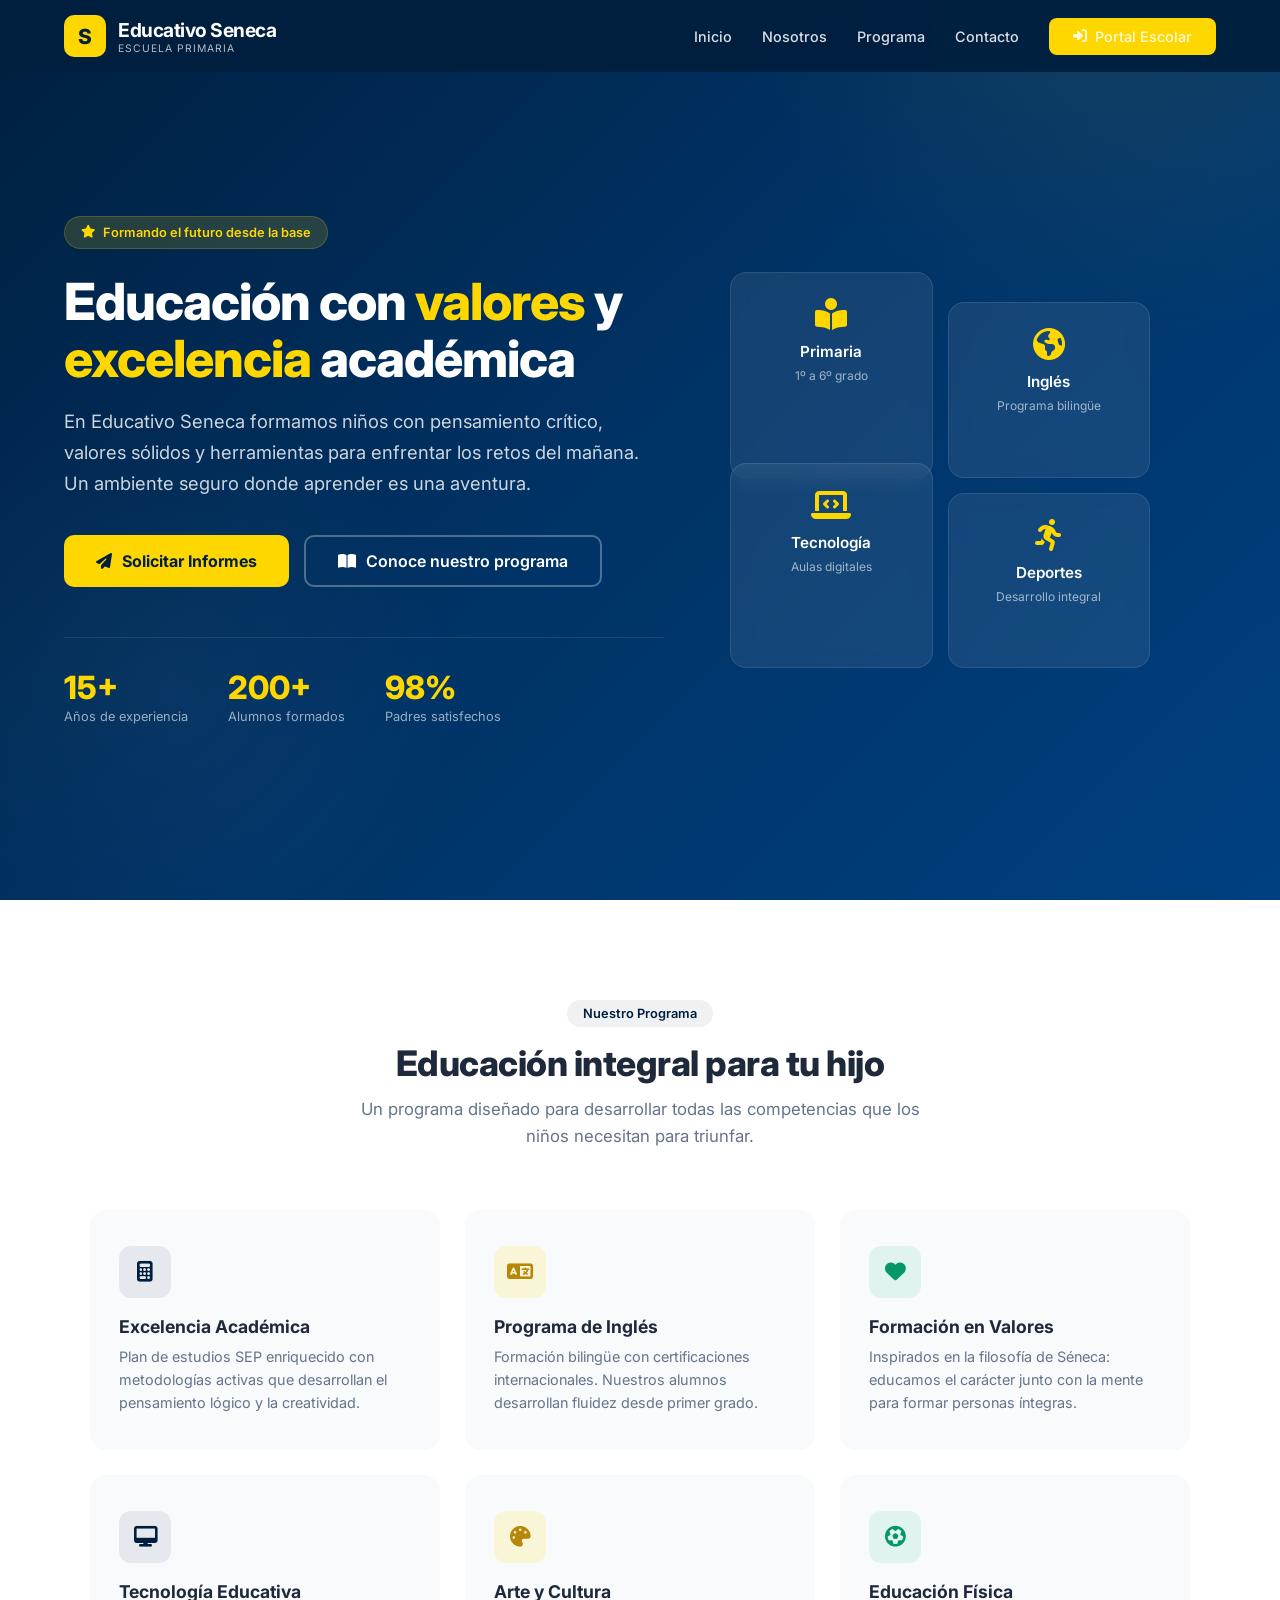
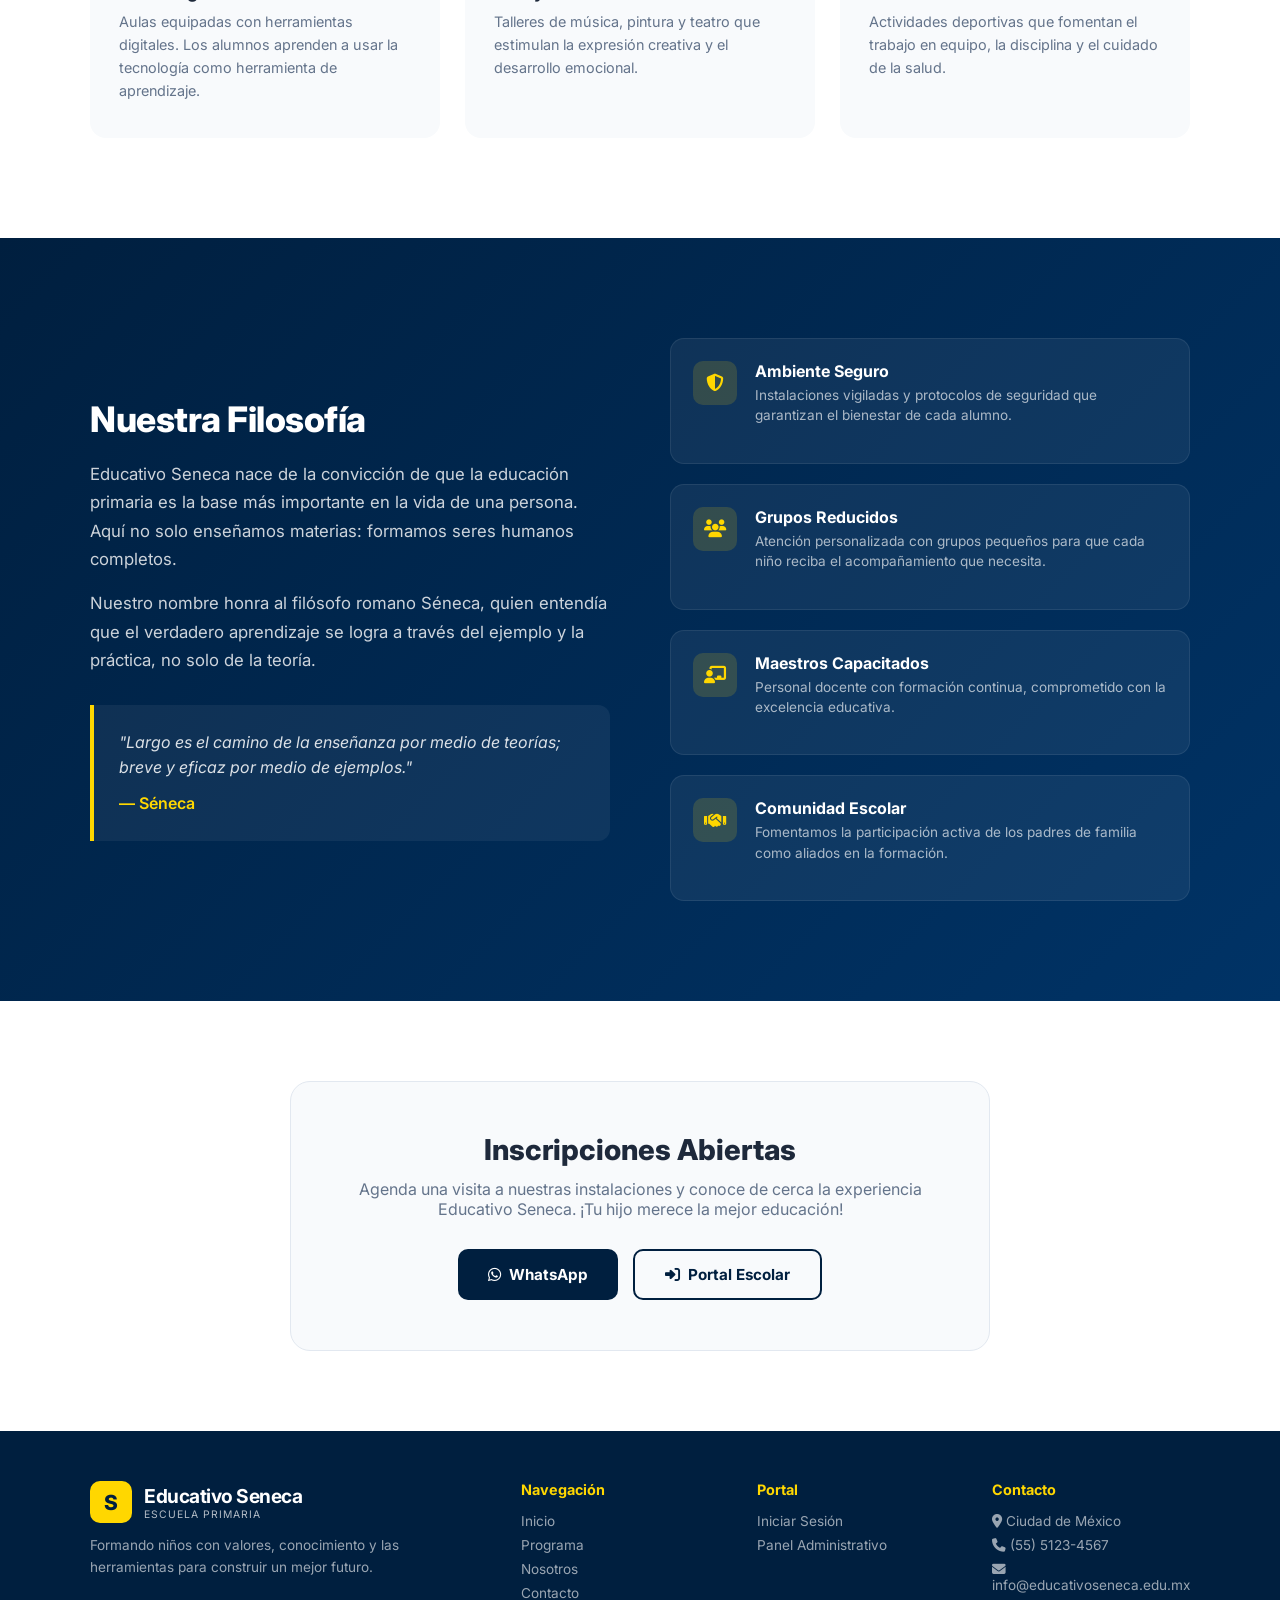
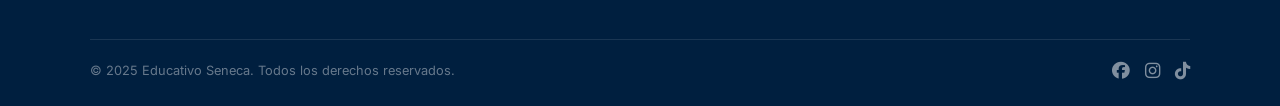
==== commit 875318c0: "Add school homepage, move CRM panel to panel.html - New index.html: professional landing page for Ed" ====
--- a/index.html
+++ b/index.html
@@ -1,853 +1,538 @@
 <!DOCTYPE html>
 <html lang="es">
-
 <head>
     <meta charset="UTF-8">
     <meta name="viewport" content="width=device-width, initial-scale=1.0">
-    <title>Control Escolar</title>
-    <link rel="stylesheet" href="style.css">
-    <link href="https://fonts.googleapis.com/css2?family=Inter:wght@300;400;600;700&display=swap" rel="stylesheet">
-    <link href="https://cdnjs.cloudflare.com/ajax/libs/font-awesome/6.0.0/css/all.min.css" rel="stylesheet">
+    <title>Educativo Seneca - Escuela Primaria</title>
+    <link rel="preconnect" href="https://fonts.googleapis.com">
+    <link href="https://fonts.googleapis.com/css2?family=Inter:wght@300;400;500;600;700;800;900&display=swap" rel="stylesheet">
+    <link rel="stylesheet" href="https://cdnjs.cloudflare.com/ajax/libs/font-awesome/6.4.0/css/all.min.css">
     <style>
-        #services-batch-table {
-            font-size: 0.75rem;
-            width: 100%;
-            border-collapse: collapse;
-        }
-
-        #services-batch-table th,
-        #services-batch-table td {
-            padding: 4px 6px;
-        }
-
-        #services-batch-table .form-select,
-        #services-batch-table input {
-            font-size: 0.75rem;
-            padding: 2px 4px;
-            height: auto;
-            border-radius: 4px;
-        }
-
-        #services-batch-table-body td {
-            vertical-align: middle;
-        }
-
-        .stat-card {
-            cursor: pointer;
-            transition: transform 0.2s ease, box-shadow 0.2s ease;
-        }
-
-        .stat-card:hover {
-            transform: translateY(-5px);
-            box-shadow: 0 10px 20px rgba(0, 0, 0, 0.1);
-        }
-
-        /* --- LOGIN STYLES --- */
-        #login-overlay {
-            position: fixed;
-            top: 0;
-            left: 0;
-            width: 100%;
-            height: 100%;
-            background: linear-gradient(135deg, #0f172a 0%, #1e293b 100%);
-            display: flex;
-            justify-content: center;
-            align-items: center;
-            z-index: 9999;
-        }
-
-        .login-box {
+        :root {
+            --primary: #001f3f;
+            --primary-light: #FFD700;
+            --secondary: #003366;
+            --bg: #f8fafc;
+            --text: #1e293b;
+            --text-muted: #64748b;
+        }
+
+        * { margin: 0; padding: 0; box-sizing: border-box; }
+
+        body {
+            font-family: 'Inter', sans-serif;
+            color: var(--text);
+            background: var(--bg);
+            overflow-x: hidden;
+        }
+
+        /* ---- NAVBAR ---- */
+        .navbar {
+            position: fixed; top: 0; left: 0; right: 0; z-index: 100;
+            display: flex; justify-content: space-between; align-items: center;
+            padding: 15px 5%;
+            background: rgba(0, 31, 63, 0.95);
+            backdrop-filter: blur(10px);
+            transition: box-shadow 0.3s;
+        }
+        .navbar.scrolled { box-shadow: 0 4px 20px rgba(0,0,0,0.15); }
+        .navbar-logo {
+            display: flex; align-items: center; gap: 12px;
+            text-decoration: none; color: white;
+        }
+        .navbar-logo .logo-icon {
+            width: 42px; height: 42px; background: var(--primary-light);
+            border-radius: 10px; display: flex; align-items: center; justify-content: center;
+            font-size: 1.3rem; color: var(--primary); font-weight: 800;
+        }
+        .navbar-logo span { font-size: 1.2rem; font-weight: 700; letter-spacing: -0.5px; }
+        .navbar-logo small { display: block; font-size: 0.65rem; font-weight: 400; color: rgba(255,255,255,0.7); letter-spacing: 1px; text-transform: uppercase; }
+
+        .nav-links { display: flex; align-items: center; gap: 30px; list-style: none; }
+        .nav-links a { color: rgba(255,255,255,0.85); text-decoration: none; font-size: 0.9rem; font-weight: 500; transition: color 0.2s; }
+        .nav-links a:hover { color: var(--primary-light); }
+
+        .btn-login {
+            display: inline-flex; align-items: center; gap: 8px;
+            padding: 10px 24px; background: var(--primary-light); color: var(--primary);
+            border: none; border-radius: 8px; font-weight: 700; font-size: 0.9rem;
+            cursor: pointer; text-decoration: none; transition: all 0.2s;
+        }
+        .btn-login:hover { background: #e6c200; transform: translateY(-1px); box-shadow: 0 4px 12px rgba(255,215,0,0.4); }
+
+        .menu-toggle { display: none; background: none; border: none; color: white; font-size: 1.5rem; cursor: pointer; }
+
+        /* ---- HERO ---- */
+        .hero {
+            min-height: 100vh; display: flex; align-items: center;
+            background: linear-gradient(135deg, var(--primary) 0%, var(--secondary) 50%, #004080 100%);
+            position: relative; overflow: hidden;
+            padding: 100px 5% 60px;
+        }
+        .hero::before {
+            content: ''; position: absolute; top: -50%; right: -20%;
+            width: 800px; height: 800px; border-radius: 50%;
+            background: radial-gradient(circle, rgba(255,215,0,0.08) 0%, transparent 70%);
+        }
+        .hero::after {
+            content: ''; position: absolute; bottom: -10%; left: -10%;
+            width: 600px; height: 600px; border-radius: 50%;
+            background: radial-gradient(circle, rgba(255,255,255,0.03) 0%, transparent 70%);
+        }
+        .hero-content { position: relative; z-index: 2; max-width: 600px; }
+        .hero-badge {
+            display: inline-flex; align-items: center; gap: 8px;
+            background: rgba(255,215,0,0.15); color: var(--primary-light);
+            padding: 8px 16px; border-radius: 50px; font-size: 0.8rem; font-weight: 600;
+            margin-bottom: 24px; border: 1px solid rgba(255,215,0,0.2);
+        }
+        .hero h1 {
+            font-size: 3.2rem; font-weight: 800; color: white;
+            line-height: 1.1; margin-bottom: 20px; letter-spacing: -1px;
+        }
+        .hero h1 .highlight { color: var(--primary-light); }
+        .hero p { font-size: 1.15rem; color: rgba(255,255,255,0.8); line-height: 1.7; margin-bottom: 35px; }
+        .hero-buttons { display: flex; gap: 15px; flex-wrap: wrap; }
+        .btn-hero-primary {
+            display: inline-flex; align-items: center; gap: 10px;
+            padding: 14px 32px; background: var(--primary-light); color: var(--primary);
+            border: none; border-radius: 10px; font-weight: 700; font-size: 1rem;
+            cursor: pointer; text-decoration: none; transition: all 0.2s;
+        }
+        .btn-hero-primary:hover { background: #e6c200; transform: translateY(-2px); box-shadow: 0 8px 25px rgba(255,215,0,0.3); }
+        .btn-hero-secondary {
+            display: inline-flex; align-items: center; gap: 10px;
+            padding: 14px 32px; background: transparent; color: white;
+            border: 2px solid rgba(255,255,255,0.3); border-radius: 10px;
+            font-weight: 600; font-size: 1rem; cursor: pointer; text-decoration: none; transition: all 0.2s;
+        }
+        .btn-hero-secondary:hover { border-color: white; background: rgba(255,255,255,0.05); }
+
+        .hero-stats {
+            display: flex; gap: 40px; margin-top: 50px;
+            padding-top: 30px; border-top: 1px solid rgba(255,255,255,0.1);
+        }
+        .hero-stat .number { font-size: 2rem; font-weight: 800; color: var(--primary-light); }
+        .hero-stat .label { font-size: 0.8rem; color: rgba(255,255,255,0.6); margin-top: 2px; }
+
+        .hero-image {
+            position: relative; z-index: 2; flex: 1;
+            display: flex; justify-content: center; align-items: center;
+        }
+        .hero-grid {
+            display: grid; grid-template-columns: 1fr 1fr; gap: 15px;
+            max-width: 420px; width: 100%;
+        }
+        .hero-card {
+            background: rgba(255,255,255,0.08); backdrop-filter: blur(10px);
+            border: 1px solid rgba(255,255,255,0.1); border-radius: 16px;
+            padding: 25px 20px; text-align: center; transition: transform 0.3s;
+        }
+        .hero-card:hover { transform: translateY(-5px); }
+        .hero-card:nth-child(2) { margin-top: 30px; }
+        .hero-card:nth-child(3) { margin-top: -30px; }
+        .hero-card i { font-size: 2rem; color: var(--primary-light); margin-bottom: 12px; }
+        .hero-card h3 { color: white; font-size: 0.95rem; font-weight: 600; }
+        .hero-card p { color: rgba(255,255,255,0.6); font-size: 0.75rem; margin-top: 5px; }
+
+        /* ---- FEATURES ---- */
+        .features {
+            padding: 100px 5%;
             background: white;
-            padding: 40px;
-            border-radius: 12px;
-            box-shadow: 0 20px 25px -5px rgba(0, 0, 0, 0.1), 0 10px 10px -5px rgba(0, 0, 0, 0.04);
-            width: 100%;
-            max-width: 400px;
-            text-align: center;
-        }
-
-        .login-header {
-            margin-bottom: 30px;
-        }
-
-        .login-header i {
-            font-size: 3rem;
-            color: var(--primary);
-            margin-bottom: 10px;
-        }
-
-        .login-header h2 {
-            color: #1e293b;
-            margin: 0;
-            font-size: 1.5rem;
-        }
-
-        .login-form .form-group {
-            margin-bottom: 20px;
-            text-align: left;
-        }
-
-        .login-btn {
-            width: 100%;
-            padding: 12px;
-            background: var(--primary);
+        }
+        .section-header { text-align: center; max-width: 600px; margin: 0 auto 60px; }
+        .section-tag {
+            display: inline-block; background: rgba(0,31,63,0.06); color: var(--primary);
+            padding: 6px 16px; border-radius: 50px; font-size: 0.8rem; font-weight: 600;
+            margin-bottom: 15px;
+        }
+        .section-header h2 { font-size: 2.2rem; font-weight: 800; letter-spacing: -0.5px; margin-bottom: 12px; }
+        .section-header p { color: var(--text-muted); font-size: 1.05rem; line-height: 1.6; }
+
+        .features-grid {
+            display: grid; grid-template-columns: repeat(auto-fit, minmax(280px, 1fr));
+            gap: 25px; max-width: 1100px; margin: 0 auto;
+        }
+        .feature-card {
+            background: var(--bg); border-radius: 16px; padding: 35px 28px;
+            transition: all 0.3s; border: 1px solid transparent;
+        }
+        .feature-card:hover { border-color: var(--primary-light); transform: translateY(-4px); box-shadow: 0 12px 30px rgba(0,31,63,0.08); }
+        .feature-icon {
+            width: 52px; height: 52px; border-radius: 12px;
+            display: flex; align-items: center; justify-content: center;
+            font-size: 1.3rem; margin-bottom: 18px;
+        }
+        .feature-icon.blue { background: rgba(0,31,63,0.08); color: var(--primary); }
+        .feature-icon.gold { background: rgba(255,215,0,0.15); color: #b8860b; }
+        .feature-icon.green { background: rgba(16,185,129,0.1); color: #059669; }
+        .feature-card h3 { font-size: 1.1rem; font-weight: 700; margin-bottom: 8px; }
+        .feature-card p { color: var(--text-muted); font-size: 0.9rem; line-height: 1.6; }
+
+        /* ---- VALUES / ABOUT ---- */
+        .about {
+            padding: 100px 5%;
+            background: linear-gradient(135deg, var(--primary) 0%, var(--secondary) 100%);
             color: white;
-            border: none;
-            border-radius: 8px;
-            font-size: 1rem;
-            font-weight: 600;
-            cursor: pointer;
-            transition: background 0.2s;
-        }
-
-        .login-btn:hover {
-            background: var(--primary-dark, #0b6c93);
-        }
-
-        .login-error {
-            color: #ef4444;
-            font-size: 0.85rem;
-            margin-top: 10px;
-            display: none;
-        }
-
-        /* --- ESTILOS PADRES (Solo Lectura) --- */
-        .padre-readonly-mode .sidebar {
-            display: none !important;
-        }
-
-        .padre-readonly-mode .content {
-            margin-left: 0 !important;
-            width: 100% !important;
-        }
-
-        .padre-readonly-mode .search-bar {
-            display: none;
-        }
-
-        .hidden-by-role {
-            display: none !important;
+        }
+        .about-grid {
+            display: grid; grid-template-columns: 1fr 1fr; gap: 60px;
+            max-width: 1100px; margin: 0 auto; align-items: center;
+        }
+        .about h2 { font-size: 2.2rem; font-weight: 800; margin-bottom: 20px; letter-spacing: -0.5px; }
+        .about p { color: rgba(255,255,255,0.8); font-size: 1.05rem; line-height: 1.7; margin-bottom: 15px; }
+        .about-quote {
+            margin-top: 30px; padding: 25px; background: rgba(255,255,255,0.06);
+            border-left: 4px solid var(--primary-light); border-radius: 0 12px 12px 0;
+            font-style: italic; color: rgba(255,255,255,0.85); font-size: 1rem; line-height: 1.6;
+        }
+        .about-quote cite { display: block; margin-top: 10px; color: var(--primary-light); font-style: normal; font-weight: 600; }
+
+        .values-list { display: flex; flex-direction: column; gap: 20px; }
+        .value-item {
+            display: flex; align-items: flex-start; gap: 18px;
+            background: rgba(255,255,255,0.06); padding: 22px; border-radius: 14px;
+            border: 1px solid rgba(255,255,255,0.08); transition: all 0.3s;
+        }
+        .value-item:hover { background: rgba(255,255,255,0.1); }
+        .value-icon {
+            width: 44px; height: 44px; min-width: 44px; border-radius: 10px;
+            background: rgba(255,215,0,0.15); display: flex; align-items: center; justify-content: center;
+            color: var(--primary-light); font-size: 1.1rem;
+        }
+        .value-item h4 { font-size: 1rem; font-weight: 700; margin-bottom: 4px; }
+        .value-item p { color: rgba(255,255,255,0.65); font-size: 0.85rem; line-height: 1.5; }
+
+        /* ---- CTA ---- */
+        .cta {
+            padding: 80px 5%;
+            background: white; text-align: center;
+        }
+        .cta-box {
+            max-width: 700px; margin: 0 auto;
+            background: var(--bg); border-radius: 20px; padding: 50px 40px;
+            border: 1px solid #e2e8f0;
+        }
+        .cta-box h2 { font-size: 1.8rem; font-weight: 800; margin-bottom: 12px; }
+        .cta-box p { color: var(--text-muted); font-size: 1rem; margin-bottom: 30px; }
+        .cta-buttons { display: flex; gap: 15px; justify-content: center; flex-wrap: wrap; }
+        .btn-cta {
+            display: inline-flex; align-items: center; gap: 8px;
+            padding: 14px 30px; border-radius: 10px; font-weight: 700;
+            font-size: 0.95rem; cursor: pointer; text-decoration: none; transition: all 0.2s;
+        }
+        .btn-cta.primary { background: var(--primary); color: white; border: none; }
+        .btn-cta.primary:hover { background: var(--secondary); transform: translateY(-2px); box-shadow: 0 8px 20px rgba(0,31,63,0.2); }
+        .btn-cta.secondary { background: transparent; color: var(--primary); border: 2px solid var(--primary); }
+        .btn-cta.secondary:hover { background: var(--primary); color: white; }
+
+        /* ---- FOOTER ---- */
+        .footer {
+            background: var(--primary); color: white; padding: 50px 5% 25px;
+        }
+        .footer-grid {
+            display: grid; grid-template-columns: 2fr 1fr 1fr 1fr;
+            gap: 40px; max-width: 1100px; margin: 0 auto;
+        }
+        .footer-brand p { color: rgba(255,255,255,0.6); font-size: 0.85rem; line-height: 1.6; margin-top: 12px; }
+        .footer-col h4 { font-size: 0.9rem; font-weight: 700; margin-bottom: 15px; color: var(--primary-light); }
+        .footer-col a { display: block; color: rgba(255,255,255,0.6); font-size: 0.85rem; text-decoration: none; margin-bottom: 8px; transition: color 0.2s; }
+        .footer-col a:hover { color: var(--primary-light); }
+        .footer-bottom {
+            max-width: 1100px; margin: 30px auto 0; padding-top: 20px;
+            border-top: 1px solid rgba(255,255,255,0.1);
+            display: flex; justify-content: space-between; align-items: center;
+            font-size: 0.8rem; color: rgba(255,255,255,0.4);
+        }
+        .footer-socials { display: flex; gap: 15px; }
+        .footer-socials a { color: rgba(255,255,255,0.5); font-size: 1.1rem; transition: color 0.2s; }
+        .footer-socials a:hover { color: var(--primary-light); }
+
+        /* ---- RESPONSIVE ---- */
+        @media (max-width: 900px) {
+            .hero { flex-direction: column; text-align: center; padding-top: 120px; }
+            .hero-content { max-width: 100%; }
+            .hero-buttons { justify-content: center; }
+            .hero-stats { justify-content: center; }
+            .hero-image { margin-top: 50px; }
+            .hero h1 { font-size: 2.4rem; }
+            .about-grid { grid-template-columns: 1fr; }
+            .footer-grid { grid-template-columns: 1fr 1fr; }
+            .nav-links { display: none; }
+            .menu-toggle { display: block; }
+        }
+        @media (max-width: 600px) {
+            .hero h1 { font-size: 2rem; }
+            .hero-grid { grid-template-columns: 1fr; max-width: 250px; }
+            .hero-card:nth-child(2) { margin-top: 0; }
+            .hero-card:nth-child(3) { margin-top: 0; }
+            .hero-stats { flex-direction: column; gap: 20px; align-items: center; }
+            .footer-grid { grid-template-columns: 1fr; }
+            .footer-bottom { flex-direction: column; gap: 10px; text-align: center; }
         }
     </style>
 </head>
-
 <body>
-    <div class="dashboard" id="main-app-container" style="display: none;">
-        <aside class="sidebar" id="main-sidebar">
-            <div class="logo">
-                <i class="fas fa-graduation-cap"></i>
-                <h2>EduControl</h2>
-            </div>
-            <nav id="main-nav">
-                <ul>
-                    <li class="active" id="nav-home"><a href="#"><i class="fas fa-home"></i> <span>Inicio</span></a>
-                    </li>
-                    <li id="nav-students"><a href="#"><i class="fas fa-user-graduate"></i> <span>Alumnos</span></a></li>
-                    <li id="nav-teachers"><a href="#"><i class="fas fa-chalkboard-teacher"></i>
-                            <span>Profesores</span></a></li>
-                    <li id="nav-tutors"><a href="#"><i class="fas fa-users-cog"></i> <span>Tutores</span></a></li>
-                    <li id="nav-courses"><a href="#"><i class="fas fa-book"></i> <span>Materias/Grados</span></a></li>
-                    <li id="nav-payments"><a href="#"><i class="fas fa-cash-register"></i> <span>Caja /
-                                Ingresos</span></a>
-                    </li>
-                    <li id="nav-expenses"><a href="#"><i class="fas fa-file-invoice-dollar"></i> <span>Gastos /
-                                Egresos</span></a></li>
-                    <li id="nav-services"><a href="#"><i class="fas fa-concierge-bell"></i> <span>Servicios /
-                                Lote</span></a></li>
-                    <li id="nav-reports"><a href="#"><i class="fas fa-chart-bar"></i> <span>Reportes
-                                Financieros</span></a></li>
-                    <li id="nav-settings"><a href="#"><i class="fas fa-cog"></i> <span>Configuración</span></a></li>
-                </ul>
-            </nav>
-        </aside>
-
-        <main class="content">
-            <header>
-                <div class="search-bar" id="top-search-bar">
-                    <i class="fas fa-search"></i>
-                    <input type="text" placeholder="Buscar alumnos, cursos...">
-                </div>
-                <div class="user-profile">
-                    <span class="notification"><i class="fas fa-bell"></i></span>
-                    <img src="https://ui-avatars.com/api/?name=Admin+User&background=0D8ABC&color=fff" alt="User"
-                        id="header-user-avatar">
-                    <span id="header-user-name" style="margin-right: 15px;">Administrador</span>
-                    <button onclick="logout()" title="Cerrar Sesión"
-                        style="background:none; border:none; color:#ef4444; font-size:1.2rem; cursor:pointer;"><i
-                            class="fas fa-sign-out-alt"></i></button>
-                </div>
-            </header>
-
-            <!-- Dashboard Home Container -->
-            <div id="dashboard-home">
-                <!-- Bienvenido y Frase del día -->
-                <div id="welcome-section" class="welcome-card">
-                    <div class="welcome-text">
-                        <h1 id="welcome-title">Bienvenido al Sistema Escolar</h1>
-                        <p id="daily-quote" class="philosophical-quote">"Cualquier parte del tiempo que pasa es
-                            propiedad de la muerte." - Séneca</p>
+
+    <!-- NAVBAR -->
+    <nav class="navbar" id="navbar">
+        <a href="#" class="navbar-logo">
+            <div class="logo-icon">S</div>
+            <div>
+                <span>Educativo Seneca</span>
+                <small>Escuela Primaria</small>
+            </div>
+        </a>
+        <ul class="nav-links" id="nav-links">
+            <li><a href="#inicio">Inicio</a></li>
+            <li><a href="#nosotros">Nosotros</a></li>
+            <li><a href="#programa">Programa</a></li>
+            <li><a href="#contacto">Contacto</a></li>
+            <li><a href="panel.html" class="btn-login"><i class="fas fa-sign-in-alt"></i> Portal Escolar</a></li>
+        </ul>
+        <button class="menu-toggle" onclick="document.getElementById('nav-links').classList.toggle('show')" aria-label="Menu">
+            <i class="fas fa-bars"></i>
+        </button>
+    </nav>
+
+    <!-- HERO -->
+    <section class="hero" id="inicio">
+        <div class="hero-content">
+            <div class="hero-badge">
+                <i class="fas fa-star"></i>
+                Formando el futuro desde la base
+            </div>
+            <h1>
+                Educaci&oacute;n con <span class="highlight">valores</span> y
+                <span class="highlight">excelencia</span> acad&eacute;mica
+            </h1>
+            <p>
+                En Educativo Seneca formamos ni&ntilde;os con pensamiento cr&iacute;tico, valores s&oacute;lidos
+                y herramientas para enfrentar los retos del ma&ntilde;ana. Un ambiente seguro donde aprender es una aventura.
+            </p>
+            <div class="hero-buttons">
+                <a href="#contacto" class="btn-hero-primary">
+                    <i class="fas fa-paper-plane"></i> Solicitar Informes
+                </a>
+                <a href="#programa" class="btn-hero-secondary">
+                    <i class="fas fa-book-open"></i> Conoce nuestro programa
+                </a>
+            </div>
+            <div class="hero-stats">
+                <div class="hero-stat">
+                    <div class="number">15+</div>
+                    <div class="label">A&ntilde;os de experiencia</div>
+                </div>
+                <div class="hero-stat">
+                    <div class="number">200+</div>
+                    <div class="label">Alumnos formados</div>
+                </div>
+                <div class="hero-stat">
+                    <div class="number">98%</div>
+                    <div class="label">Padres satisfechos</div>
+                </div>
+            </div>
+        </div>
+        <div class="hero-image">
+            <div class="hero-grid">
+                <div class="hero-card">
+                    <i class="fas fa-book-reader"></i>
+                    <h3>Primaria</h3>
+                    <p>1&ordm; a 6&ordm; grado</p>
+                </div>
+                <div class="hero-card">
+                    <i class="fas fa-globe-americas"></i>
+                    <h3>Ingl&eacute;s</h3>
+                    <p>Programa biling&uuml;e</p>
+                </div>
+                <div class="hero-card">
+                    <i class="fas fa-laptop-code"></i>
+                    <h3>Tecnolog&iacute;a</h3>
+                    <p>Aulas digitales</p>
+                </div>
+                <div class="hero-card">
+                    <i class="fas fa-running"></i>
+                    <h3>Deportes</h3>
+                    <p>Desarrollo integral</p>
+                </div>
+            </div>
+        </div>
+    </section>
+
+    <!-- FEATURES -->
+    <section class="features" id="programa">
+        <div class="section-header">
+            <span class="section-tag">Nuestro Programa</span>
+            <h2>Educaci&oacute;n integral para tu hijo</h2>
+            <p>Un programa dise&ntilde;ado para desarrollar todas las competencias que los ni&ntilde;os necesitan para triunfar.</p>
+        </div>
+        <div class="features-grid">
+            <div class="feature-card">
+                <div class="feature-icon blue"><i class="fas fa-calculator"></i></div>
+                <h3>Excelencia Acad&eacute;mica</h3>
+                <p>Plan de estudios SEP enriquecido con metodolog&iacute;as activas que desarrollan el pensamiento l&oacute;gico y la creatividad.</p>
+            </div>
+            <div class="feature-card">
+                <div class="feature-icon gold"><i class="fas fa-language"></i></div>
+                <h3>Programa de Ingl&eacute;s</h3>
+                <p>Formaci&oacute;n biling&uuml;e con certificaciones internacionales. Nuestros alumnos desarrollan fluidez desde primer grado.</p>
+            </div>
+            <div class="feature-card">
+                <div class="feature-icon green"><i class="fas fa-heart"></i></div>
+                <h3>Formaci&oacute;n en Valores</h3>
+                <p>Inspirados en la filosof&iacute;a de S&eacute;neca: educamos el car&aacute;cter junto con la mente para formar personas &iacute;ntegras.</p>
+            </div>
+            <div class="feature-card">
+                <div class="feature-icon blue"><i class="fas fa-desktop"></i></div>
+                <h3>Tecnolog&iacute;a Educativa</h3>
+                <p>Aulas equipadas con herramientas digitales. Los alumnos aprenden a usar la tecnolog&iacute;a como herramienta de aprendizaje.</p>
+            </div>
+            <div class="feature-card">
+                <div class="feature-icon gold"><i class="fas fa-palette"></i></div>
+                <h3>Arte y Cultura</h3>
+                <p>Talleres de m&uacute;sica, pintura y teatro que estimulan la expresi&oacute;n creativa y el desarrollo emocional.</p>
+            </div>
+            <div class="feature-card">
+                <div class="feature-icon green"><i class="fas fa-futbol"></i></div>
+                <h3>Educaci&oacute;n F&iacute;sica</h3>
+                <p>Actividades deportivas que fomentan el trabajo en equipo, la disciplina y el cuidado de la salud.</p>
+            </div>
+        </div>
+    </section>
+
+    <!-- ABOUT / VALUES -->
+    <section class="about" id="nosotros">
+        <div class="about-grid">
+            <div>
+                <h2>Nuestra Filosof&iacute;a</h2>
+                <p>
+                    Educativo Seneca nace de la convicci&oacute;n de que la educaci&oacute;n primaria es la base
+                    m&aacute;s importante en la vida de una persona. Aqu&iacute; no solo ense&ntilde;amos materias:
+                    formamos seres humanos completos.
+                </p>
+                <p>
+                    Nuestro nombre honra al fil&oacute;sofo romano S&eacute;neca, quien entend&iacute;a que el verdadero
+                    aprendizaje se logra a trav&eacute;s del ejemplo y la pr&aacute;ctica, no solo de la teor&iacute;a.
+                </p>
+                <div class="about-quote">
+                    "Largo es el camino de la ense&ntilde;anza por medio de teor&iacute;as; breve y eficaz por medio de ejemplos."
+                    <cite>&mdash; S&eacute;neca</cite>
+                </div>
+            </div>
+            <div class="values-list">
+                <div class="value-item">
+                    <div class="value-icon"><i class="fas fa-shield-alt"></i></div>
+                    <div>
+                        <h4>Ambiente Seguro</h4>
+                        <p>Instalaciones vigiladas y protocolos de seguridad que garantizan el bienestar de cada alumno.</p>
                     </div>
-                    <div class="welcome-icon">
-                        <i class="fas fa-sun"></i>
+                </div>
+                <div class="value-item">
+                    <div class="value-icon"><i class="fas fa-users"></i></div>
+                    <div>
+                        <h4>Grupos Reducidos</h4>
+                        <p>Atenci&oacute;n personalizada con grupos peque&ntilde;os para que cada ni&ntilde;o reciba el acompa&ntilde;amiento que necesita.</p>
                     </div>
                 </div>
-
-                <!-- Stats Grid -->
-                <section class="stats-grid">
-                    <div class="stat-card" onclick="showStudents()">
-                        <div class="stat-icon"><i class="fas fa-users"></i></div>
-                        <div class="stat-info">
-                            <h3>Total Alumnos</h3>
-                            <p id="total-students">1,250</p>
-                        </div>
+                <div class="value-item">
+                    <div class="value-icon"><i class="fas fa-chalkboard-teacher"></i></div>
+                    <div>
+                        <h4>Maestros Capacitados</h4>
+                        <p>Personal docente con formaci&oacute;n continua, comprometido con la excelencia educativa.</p>
                     </div>
-                    <div class="stat-card" onclick="showTeachers()">
-                        <div class="stat-icon"><i class="fas fa-chalkboard-teacher"></i></div>
-                        <div class="stat-info">
-                            <h3>Profesores</h3>
-                            <p id="total-teachers">85</p>
-                        </div>
+                </div>
+                <div class="value-item">
+                    <div class="value-icon"><i class="fas fa-handshake"></i></div>
+                    <div>
+                        <h4>Comunidad Escolar</h4>
+                        <p>Fomentamos la participaci&oacute;n activa de los padres de familia como aliados en la formaci&oacute;n.</p>
                     </div>
-                    <div class="stat-card" onclick="showSubjects()">
-                        <div class="stat-icon"><i class="fas fa-book-open"></i></div>
-                        <div class="stat-info">
-                            <h3>Cursos Activos</h3>
-                            <p id="total-courses">42</p>
-                        </div>
+                </div>
+            </div>
+        </div>
+    </section>
+
+    <!-- CTA -->
+    <section class="cta" id="contacto">
+        <div class="cta-box">
+            <h2>Inscripciones Abiertas</h2>
+            <p>Agenda una visita a nuestras instalaciones y conoce de cerca la experiencia Educativo Seneca. &iexcl;Tu hijo merece la mejor educaci&oacute;n!</p>
+            <div class="cta-buttons">
+                <a href="https://wa.me/5215551234567?text=Hola%2C%20me%20interesa%20informaci%C3%B3n%20sobre%20inscripciones%20en%20Educativo%20Seneca" class="btn-cta primary" target="_blank">
+                    <i class="fab fa-whatsapp"></i> WhatsApp
+                </a>
+                <a href="panel.html" class="btn-cta secondary">
+                    <i class="fas fa-sign-in-alt"></i> Portal Escolar
+                </a>
+            </div>
+        </div>
+    </section>
+
+    <!-- FOOTER -->
+    <footer class="footer">
+        <div class="footer-grid">
+            <div class="footer-brand">
+                <a href="#" class="navbar-logo" style="margin-bottom:5px;">
+                    <div class="logo-icon">S</div>
+                    <div>
+                        <span>Educativo Seneca</span>
+                        <small>Escuela Primaria</small>
                     </div>
-                    <div class="stat-card" onclick="showReports()">
-                        <div class="stat-icon"><i class="fas fa-dollar-sign"></i></div>
-                        <div class="stat-info">
-                            <h3>Ingresos Mensuales</h3>
-                            <p id="monthly-revenue">$45,000</p>
-                        </div>
-                    </div>
-                </section>
-            </div>
-
-            <section class="recent-activity">
-                <div class="section-header">
-                    <h2 id="view-title">Materias Asignadas</h2>
-                    <div class="header-actions">
-                        <select id="group-filter" class="form-select" style="display: none;">
-                            <option value="all">Todos los registros</option>
-                            <option value="Preescolar">Preescolar</option>
-                            <option value="Primaria">Primaria</option>
-                            <option value="Secundaria">Secundaria</option>
-                            <option value="Bachillerato">Bachillerato</option>
-                        </select>
-                        <button id="btn-batch-capture" class="btn-secondary" style="display: none;"
-                            onclick="showBatchCapture()"><i class="fas fa-layer-group"></i> Captura por Lote</button>
-                        <button id="btn-back" class="btn-secondary" style="display: none;"><i
-                                class="fas fa-arrow-left"></i> Volver a Materias</button>
-                    </div>
-                </div>
-
-                <!-- Sección de Caja / Pagos (Nueva) -->
-                <div id="payments-capture-container" class="table-container" style="display: none; padding: 30px;">
-                    <div class="section-header">
-                        <h2 style="color: var(--primary);"><i class="fas fa-receipt"></i> Nueva Operación de Caja</h2>
-                    </div>
-
-                    <div class="payment-form-grid"
-                        style="display: grid; grid-template-columns: 1fr 1fr; gap: 25px; margin-top: 20px;">
-                        <!-- Datos del Alumno -->
-                        <div class="form-group">
-                            <label style="display: block; font-weight: 600; margin-bottom: 8px;">Buscar Alumno</label>
-                            <input type="text" id="pay-student-search" list="students-datalist" class="form-select"
-                                style="width: 100%;" placeholder="Escriba nombre del alumno..."
-                                onchange="onPaymentStudentSelect(this.value)">
-                            <datalist id="students-datalist">
-                                <!-- JS populate -->
-                            </datalist>
-                        </div>
-
-                        <div class="form-group">
-                            <label style="display: block; font-weight: 600; margin-bottom: 8px;">Grado / Grupo</label>
-                            <input type="text" id="pay-student-grade" class="form-select"
-                                style="width: 100%; background: #f1f5f9;" readonly placeholder="Grado detectado">
-                        </div>
-
-                        <!-- Conceptos -->
-                        <div class="form-group">
-                            <label style="display: block; font-weight: 600; margin-bottom: 8px;">Concepto de
-                                Pago</label>
-                            <select id="pay-concept" class="form-select" style="width: 100%;"
-                                onchange="toggleOtherConcept(this.value)">
-                                <option value="">Seleccione concepto...</option>
-                                <option value="Inscripción">Inscripción</option>
-                                <option value="Gastos de Apoyo">Gastos de Apoyo</option>
-                                <option value="Seguro Escolar">Seguro Escolar</option>
-                                <option value="Colegiatura">Colegiatura Mensual</option>
-                                <option value="Uniformes">Uniformes</option>
-                                <option value="Libros">Libros</option>
-                                <option value="Otros">Otros (Especificar)</option>
-                            </select>
-                        </div>
-
-                        <div id="other-concept-div" class="form-group" style="display: none;">
-                            <label style="display: block; font-weight: 600; margin-bottom: 8px;">Especifique
-                                Concepto</label>
-                            <input type="text" id="pay-concept-other" class="form-select"
-                                style="width: 100%; border-color: var(--primary-light);"
-                                placeholder="Ej. Viaje de estudios">
-                        </div>
-
-                        <div class="form-group">
-                            <label style="display: block; font-weight: 600; margin-bottom: 8px;">Importe a Pagar
-                                ($)</label>
-                            <input type="number" id="pay-amount" class="form-select"
-                                style="width: 100%; font-size: 1.2rem; font-weight: 700; color: #059669;"
-                                placeholder="0.00">
-                        </div>
-
-                        <!-- Mes (Solo si es colegiatura) -->
-                        <div id="month-select-div" class="form-group" style="display: none;">
-                            <label style="display: block; font-weight: 600; margin-bottom: 8px;">Mes
-                                Correspondiente</label>
-                            <select id="pay-month" class="form-select" style="width: 100%;">
-                                <option value="Enero">Enero</option>
-                                <option value="Febrero">Febrero</option>
-                                <option value="Marzo">Marzo</option>
-                                <option value="Abril">Abril</option>
-                                <option value="Mayo">Mayo</option>
-                                <option value="Junio">Junio</option>
-                                <option value="Julio">Julio</option>
-                                <option value="Agosto">Agosto</option>
-                                <option value="Septiembre">Septiembre</option>
-                                <option value="Octubre">Octubre</option>
-                                <option value="Noviembre">Noviembre</option>
-                                <option value="Diciembre">Diciembre</option>
-                            </select>
-                        </div>
-
-                        <!-- Forma de Pago y Receptor (Nuevos) -->
-                        <div class="form-group">
-                            <label style="display: block; font-weight: 600; margin-bottom: 8px;">Forma de Pago</label>
-                            <select id="pay-method" class="form-select" style="width: 100%;">
-                                <option value="Efectivo">Efectivo</option>
-                                <option value="Tarjeta">Tarjeta (Débito/Crédito)</option>
-                                <option value="Transferencia">Transferencia Bancaria</option>
-                            </select>
-                        </div>
-
-                        <div class="form-group">
-                            <label style="display: block; font-weight: 600; margin-bottom: 8px;">Recibe Pago
-                                (Caja/Personal)</label>
-                            <select id="pay-receiver" class="form-select" style="width: 100%;">
-                                <option value="Recepción">Recepción</option>
-                                <option value="José Bernardo">José Bernardo</option>
-                                <option value="Georgina A">Georgina A</option>
-                                <option value="Banorte">Banorte</option>
-                                <option value="Mercado Pago">Mercado Pago</option>
-                                <option value="Otros">Otros</option>
-                            </select>
-                        </div>
-                    </div>
-
-                    <div
-                        style="margin-top: 40px; display: flex; justify-content: flex-end; gap: 15px; border-top: 1px solid #e2e8f0; padding-top: 25px;">
-                        <button class="btn-secondary" onclick="resetPaymentForm()"><i class="fas fa-eraser"></i> Limpiar
-                            Formulario</button>
-                        <button class="btn-primary"
-                            style="background: var(--primary); color: white; border: none; padding: 12px 35px; border-radius: 8px; font-weight: 700; cursor: pointer; display: flex; align-items: center; gap: 10px;"
-                            onclick="processPayment()">
-                            <i class="fas fa-file-invoice-dollar"></i> Procesar y Generar Folio
-                        </button>
-                    </div>
-                </div>
-
-                <!-- Sección de Reportes Financieros (Nueva) -->
-                <div id="reports-container" class="table-container" style="display: none; padding: 30px;">
-                    <div class="section-header" style="margin-bottom: 25px;">
-                        <h2 style="color: var(--primary);"><i class="fas fa-chart-line"></i> Reporte de Saldos y Cajas
-                        </h2>
-                        <div style="display: flex; gap: 10px;">
-                            <button class="btn-secondary" onclick="showTransferModal()"
-                                style="background:#fef3c7; color:#92400e; border-color:#f59e0b;">
-                                <i class="fas fa-exchange-alt"></i> Transferencia entre Cajas
-                            </button>
-                        </div>
-                    </div>
-
-                    <div id="box-balances-grid"
-                        style="display: grid; grid-template-columns: repeat(auto-fill, minmax(200px, 1fr)); gap: 15px; margin-bottom: 30px;">
-                        <!-- JS Populate -->
-                    </div>
-
-                    <div class="expediente-section">
-                        <h4>Estado de Cuenta por Caja</h4>
-                        <div
-                            style="margin-bottom: 15px; display: flex; gap: 15px; align-items: flex-end; flex-wrap: wrap; background: #f8fafc; padding: 15px; border-radius: 8px;">
-                            <div class="form-group">
-                                <label style="display:block; font-size: 0.8rem; font-weight: 600;">Caja / Banco:</label>
-                                <select id="report-box-filter" class="form-select" onchange="updateBoxReport()">
-                                    <option value="Todas">Todas las Cajas</option>
-                                    <option value="SOLO_BANCOS">Solo Bancos (Banorte/MP)</option>
-                                    <option value="Recepción">Recepción</option>
-                                    <option value="José Bernardo">José Bernardo</option>
-                                    <option value="Georgina A">Georgina A</option>
-                                    <option value="Banorte">Banorte</option>
-                                    <option value="Mercado Pago">Mercado Pago</option>
-                                </select>
-                            </div>
-                            <div class="form-group">
-                                <label style="display:block; font-size: 0.8rem; font-weight: 600;">Desde:</label>
-                                <input type="date" id="report-date-start" class="form-select"
-                                    onchange="updateBoxReport()">
-                            </div>
-                            <div class="form-group">
-                                <label style="display:block; font-size: 0.8rem; font-weight: 600;">Hasta:</label>
-                                <input type="date" id="report-date-end" class="form-select"
-                                    onchange="updateBoxReport()">
-                            </div>
-                            <div class="form-group" style="flex-grow: 1;">
-                                <label style="display:block; font-size: 0.8rem; font-weight: 600;">Alumno:</label>
-                                <input type="text" id="report-student-filter" list="students-datalist"
-                                    class="form-select" style="width: 100%;" placeholder="Todos los alumnos"
-                                    oninput="updateBoxReport()">
-                            </div>
-                            <div class="form-group">
-                                <label style="display:block; font-size: 0.8rem; font-weight: 600;">Concepto:</label>
-                                <select id="report-concept-filter" class="form-select" onchange="updateBoxReport()">
-                                    <option value="Todos">Todos</option>
-                                    <option value="Inscripción">Inscripción</option>
-                                    <option value="Colegiatura">Colegiatura</option>
-                                    <option value="Seguro Escolar">Seguro Escolar</option>
-                                    <option value="Gastos Apoyo">Gastos Apoyo</option>
-                                    <option value="Libros">Libros</option>
-                                    <option value="Uniformes">Uniformes</option>
-                                    <option value="Otros">Otros</option>
-                                    <option value="TRANSFERENCIA">Transferencias</option>
-                                </select>
-                            </div>
-                        </div>
-                        <table style="width: 100%;" id="box-transactions-table">
-                            <thead>
-                                <tr>
-                                    <th>Fecha</th>
-                                    <th>Caja</th>
-                                    <th>Concepto</th>
-                                    <th>Entrada</th>
-                                    <th>Salida</th>
-                                    <th>Saldo Actual</th>
-                                    <th>Acción</th>
-                                </tr>
-                            </thead>
-                            <tbody id="box-transactions-body">
-                                <!-- JS Populate -->
-                            </tbody>
-                        </table>
-                    </div>
-                </div>
-
-                <!-- Modal de Transferencia -->
-                <div id="transfer-modal" class="modal"
-                    style="display:none; position: fixed; z-index: 2000; left: 0; top: 0; width: 100%; height: 100%; background: rgba(0,0,0,0.5); align-items: center; justify-content: center;">
-                    <div class="modal-content"
-                        style="background: white; padding: 30px; border-radius: 12px; width: 450px; box-shadow: 0 10px 25px rgba(0,0,0,0.2);">
-                        <h3 style="margin-bottom: 20px; color: var(--primary);"><i class="fas fa-exchange-alt"></i>
-                            Transferencia entre Cajas</h3>
-
-                        <div class="form-group" style="margin-bottom: 15px;">
-                            <label style="display:block; margin-bottom:5px; font-weight:600;">Caja Origen:</label>
-                            <select id="transfer-from" class="form-select" style="width: 100%;">
-                                <option value="Recepción">Recepción</option>
-                                <option value="José Bernardo">José Bernardo</option>
-                                <option value="Georgina A">Georgina A</option>
-                                <option value="Banorte">Banorte</option>
-                                <option value="Mercado Pago">Mercado Pago</option>
-                            </select>
-                        </div>
-
-                        <div class="form-group" style="margin-bottom: 15px;">
-                            <label style="display:block; margin-bottom:5px; font-weight:600;">Caja Destino:</label>
-                            <select id="transfer-to" class="form-select" style="width: 100%;">
-                                <option value="Banorte">Banorte</option>
-                                <option value="Recepción">Recepción</option>
-                                <option value="José Bernardo">José Bernardo</option>
-                                <option value="Georgina A">Georgina A</option>
-                                <option value="Mercado Pago">Mercado Pago</option>
-                            </select>
-                        </div>
-
-                        <div class="form-group" style="margin-bottom: 20px;">
-                            <label style="display:block; margin-bottom:5px; font-weight:600;">Importe ($):</label>
-                            <input type="number" id="transfer-amount" class="form-select" style="width: 100%;"
-                                placeholder="0.00">
-                        </div>
-
-                        <div style="display:flex; justify-content: flex-end; gap: 10px;">
-                            <button class="btn-secondary" onclick="closeTransferModal()">Cancelar</button>
-                            <button class="btn-primary" onclick="processTransfer()">Ejecutar Transferencia</button>
-                        </div>
-                    </div>
-                </div>
-
-                <!-- Contenedor Tabla Principal -->
-                <div id="main-table-container" class="table-container">
-                    <table>
-                        <thead>
-                            <tr>
-                                <th>Nombre Completo</th>
-                                <th>Nivel</th>
-                                <th>Grado</th>
-                                <th>Acción</th>
-                            </tr>
-                        </thead>
-                        <tbody id="activity-table-body">
-                            <!-- JS populate -->
-                        </tbody>
-                    </table>
-                </div>
-
-                <!-- Vista de Módulo de Gastos / Egresos -->
-                <div id="expenses-container" style="display: none;">
-                    <div class="card" style="margin-bottom: 20px;">
-                        <div class="card-header">
-                            <h3>Registrar Nuevo Gasto / Pago</h3>
-                        </div>
-                        <div class="card-body">
-                            <form id="expense-form" onsubmit="window.processExpense(event)"
-                                style="display: grid; grid-template-columns: repeat(auto-fit, minmax(200px, 1fr)); gap: 15px;">
-                                <input type="text" id="expense-concept" class="form-input"
-                                    placeholder="Concepto (ej. Pago Internet, Honorarios)..." required>
-                                <input type="text" id="expense-receiver" class="form-input"
-                                    placeholder="Proveedor / Maestro..." required>
-                                <input type="number" id="expense-amount" class="form-input" placeholder="Monto ($)"
-                                    min="1" step="0.01" required>
-                                <input type="date" id="expense-date" class="form-input" required>
-                                <select id="expense-box" class="form-select" required>
-                                    <option value="">-- Seleccionar Caja Origen --</option>
-                                    <option value="Recepción">Recepción (Efectivo)</option>
-                                    <option value="Banorte">Banorte</option>
-                                    <option value="Mercado Pago">Mercado Pago</option>
-                                    <option value="Otros">Otros</option>
-                                </select>
-                                <button type="submit" class="btn-primary" style="grid-column: 1 / -1;"><i
-                                        class="fas fa-minus-circle"></i> Registrar Gasto</button>
-                            </form>
-                        </div>
-                    </div>
-
-                    <div class="card">
-                        <div class="card-header"
-                            style="display:flex; justify-content:space-between; align-items:center;">
-                            <h3>Últimos Gastos Registrados</h3>
-                        </div>
-                        <table class="data-table">
-                            <thead>
-                                <tr>
-                                    <th>Fecha</th>
-                                    <th>Concepto</th>
-                                    <th>Proveedor/Beneficiario</th>
-                                    <th>Caja</th>
-                                    <th>Monto</th>
-                                </tr>
-                            </thead>
-                            <tbody id="expenses-table-body">
-                                <!-- Llenado por JS -->
-                            </tbody>
-                        </table>
-                    </div>
-                </div>
-
-                <!-- Vista de Módulo de Servicios / Lote -->
-                <!-- Contenedor Captura por Lote -->
-                <div id="batch-capture-container" class="table-container" style="display: none; padding: 25px;">
-                    <div
-                        style="display: flex; justify-content: space-between; align-items: center; margin-bottom: 20px;">
-                        <h3 style="color: var(--primary);"><i class="fas fa-edit"></i> Ingreso Masivo de Alumnos</h3>
-                        <div style="display: flex; gap: 10px;">
-                            <button class="btn-secondary"
-                                style="background-color: #f0f7ff; border-color: var(--primary); color: var(--primary);"
-                                onclick="downloadExcelTemplate()">
-                                <i class="fas fa-download"></i> Formato Excel
-                            </button>
-                            <button class="btn-secondary"
-                                style="background-color: #e6fffa; border-color: #319795; color: #319795;"
-                                onclick="importFromGoogleSheets()">
-                                <i class="fab fa-google-drive"></i> Desde Google Sheet
-                            </button>
-                            <button class="btn-secondary"
-                                style="background-color: #f0fdf4; border-color: #166534; color: #166534;"
-                                onclick="document.getElementById('excel-upload').click()">
-                                <i class="fas fa-file-excel"></i> Importar Excel
-                            </button>
-                            <input type="file" id="excel-upload" style="display: none;" accept=".xlsx, .xls"
-                                onchange="importFromExcel(event)">
-                            <button class="btn-secondary" onclick="addBatchRow()"><i class="fas fa-plus"></i> Añadir
-                                otra fila</button>
-                        </div>
-                    </div>
-                    <table id="batch-table">
-                        <thead>
-                            <tr>
-                                <th>Grado</th>
-                                <th>Nivel Inglés</th>
-                                <th>Tel. Tutor</th>
-                                <th>Nombre</th>
-                                <th>2do Nombre</th>
-                                <th>1er Apellido</th>
-                                <th>2do Apellido</th>
-                                <th>Inscripción</th>
-                                <th>G. Apoyo</th>
-                                <th>Seguro</th>
-                                <th>Eliminar</th>
-                            </tr>
-                        </thead>
-                        <tbody id="batch-table-body">
-                            <!-- Rows added via JS -->
-                        </tbody>
-                    </table>
-                    <div style="margin-top: 25px; display: flex; gap: 12px; justify-content: flex-end;">
-                        <button class="btn-secondary" style="border-color: #ef4444; color: #ef4444;"
-                            onclick="cancelBatch()"><i class="fas fa-times"></i> Cancelar Captura</button>
-                        <button class="btn-primary"
-                            style="background: #10b981; color: white; border: none; padding: 10px 25px; border-radius: 8px; font-weight: 700; cursor: pointer; box-shadow: 0 4px 6px rgba(0,0,0,0.1);"
-                            onclick="saveBatch()"><i class="fas fa-save"></i> Guardar Todo el Lote</button>
-                    </div>
-                </div>
-
-                <div id="services-batch-container" class="table-container" style="display: none; padding: 25px;">
-                    <div
-                        style="display: flex; justify-content: space-between; align-items: flex-start; margin-bottom: 20px; border-bottom: 2px solid #f1f5f9; padding-bottom: 20px;">
-                        <div>
-                            <h3 style="color: var(--primary);"><i class="fas fa-concierge-bell"></i> Cobro Masivo por
-                                Concepto</h3>
-                            <div style="margin-top: 15px; display: flex; gap: 20px; align-items: flex-end;">
-                                <div class="form-group" style="margin:0">
-                                    <label style="display:block; font-size: 0.8rem; font-weight: 600;">Seleccione
-                                        Concepto a Capturar:</label>
-                                    <select id="services-batch-global-concept" class="form-select"
-                                        style="min-width: 200px;" onchange="toggleBatchMonthSelect(this.value)">
-                                        <option value="Inscripción">Inscripción</option>
-                                        <option value="Colegiatura">Colegiatura Mensual</option>
-                                        <option value="Seguro Escolar">Seguro Escolar</option>
-                                        <option value="Gastos Apoyo">Gastos Apoyo</option>
-                                        <option value="Libros">Libros</option>
-                                        <option value="Uniformes">Uniformes</option>
-                                        <option value="Otros">Otros</option>
-                                    </select>
-                                </div>
-                                <div id="batch-month-select-div" class="form-group" style="margin:0; display:none;">
-                                    <label style="display:block; font-size: 0.8rem; font-weight: 600;">Mes:</label>
-                                    <select id="services-batch-global-month" class="form-select">
-                                        <option value="Enero">Enero</option>
-                                        <option value="Febrero">Febrero</option>
-                                        <option value="Marzo">Marzo</option>
-                                        <option value="Abril">Abril</option>
-                                        <option value="Mayo">Mayo</option>
-                                        <option value="Junio">Junio</option>
-                                        <option value="Julio">Julio</option>
-                                        <option value="Agosto">Agosto</option>
-                                        <option value="Septiembre">Septiembre</option>
-                                        <option value="Octubre">Octubre</option>
-                                        <option value="Noviembre">Noviembre</option>
-                                        <option value="Diciembre">Diciembre</option>
-                                    </select>
-                                </div>
-                            </div>
-                        </div>
-                        <div style="display: flex; gap: 10px; margin-top: 25px;">
-                            <button class="btn-secondary"
-                                style="background:#f0fdf4; color:#166534; border-color:#166534;"
-                                onclick="downloadServiceExcelTemplate()">
-                                <i class="fas fa-download"></i> Plantilla Excel
-                            </button>
-                            <button class="btn-secondary"
-                                style="background:#f0fdf4; color:#166534; border-color:#166534;"
-                                onclick="document.getElementById('service-excel-upload').click()">
-                                <i class="fas fa-file-excel"></i> Importar Excel
-                            </button>
-                            <input type="file" id="service-excel-upload" style="display: none;" accept=".xlsx, .xls"
-                                onchange="importServiceFromExcel(event)">
-                            <button class="btn-secondary" onclick="addServiceBatchRow()"><i class="fas fa-plus"></i>
-                                Añadir Pago</button>
-                        </div>
-                    </div>
-                    <table id="services-batch-table">
-                        <thead>
-                            <tr>
-                                <th style="width: 220px;">Alumno</th>
-                                <th id="batch-table-concept-header" style="width: 130px;">Concepto</th>
-                                <th style="width: 80px;">Cotizado</th>
-                                <th style="width: 80px;">Descuento</th>
-                                <th style="width: 80px;">Pagado</th>
-                                <th style="width: 80px;">Saldo</th>
-                                <th style="width: 100px;">Fecha Pago</th>
-                                <th style="width: 90px;">Folio</th>
-                                <th style="width: 100px;">Forma Pago</th>
-                                <th style="width: 100px;">Recibe</th>
-                                <th style="width: 30px;">X</th>
-                            </tr>
-                        </thead>
-                        <tbody id="services-batch-body">
-                            <!-- Rows via JS -->
-                        </tbody>
-                    </table>
-                    <div style="margin-top: 25px; display: flex; gap: 12px; justify-content: flex-end;">
-                        <button class="btn-secondary" style="border-color: #ef4444; color: #ef4444;"
-                            onclick="showStudents()">Cancelar</button>
-                        <button class="btn-primary" style="background: #10b981; color: white;"
-                            onclick="saveServicesBatch()">
-                            <i class="fas fa-check-circle"></i> Procesar Todos los Pagos
-                        </button>
-                    </div>
-                </div>
-            </section>
-        </main>
-    </div>
-
-    <!-- Modal de Expediente de Alumno -->
-    <div id="student-modal" class="modal">
-        <div class="modal-content">
-            <div class="modal-header">
-                <h2 id="modal-student-name">Nombre del Alumno</h2>
-                <span class="close-modal" onclick="closeStudentModal()"
-                    style="font-size: 28px; cursor: pointer;">&times;</span>
-            </div>
-            <div class="modal-body">
-                <div class="student-info-brief">
-                    <p><strong>Nivel:</strong> <span id="modal-student-level"></span></p>
-                    <p><strong>Grado:</strong> <span id="modal-student-grade"></span></p>
-                </div>
-                <div class="modal-tabs">
-                    <button class="tab-btn active" onclick="switchTab('grades')"><i class="fas fa-file-invoice"></i>
-                        Calificaciones</button>
-                    <button class="tab-btn" onclick="switchTab('payments')"><i class="fas fa-credit-card"></i>
-                        Estado de Cuenta</button>
-                    <button class="tab-btn" onclick="switchTab('digital')"><i class="fas fa-folder-open"></i>
-                        Documentación</button>
-                    <button class="tab-btn" onclick="switchTab('chat')"><i class="fas fa-comments"></i> Chat
-                        Directivo</button>
-                </div>
-                <div id="tab-content" class="tab-content-area">
-                    <!-- Contenido dinámico aquí -->
-                </div>
-            </div>
-        </div>
-    </div>
-
-    <!-- Modal de Expediente de Maestro -->
-    <div id="teacher-modal" class="modal">
-        <div class="modal-content">
-            <div class="modal-header">
-                <h2 id="modal-teacher-name">Nombre del Maestro</h2>
-                <span class="close-modal-teacher" onclick="closeTeacherModal()"
-                    style="font-size: 28px; cursor: pointer;">&times;</span>
-            </div>
-            <div class="modal-body">
-                <div class="modal-tabs">
-                    <button class="tab-btn-teacher tab-btn active" onclick="switchTeacherTab('digital')"><i
-                            class="fas fa-folder-open"></i> Datos Personales</button>
-                    <button class="tab-btn-teacher tab-btn" onclick="switchTeacherTab('groups')"><i
-                            class="fas fa-users"></i> Grupos Asignados</button>
-                </div>
-                <div id="teacher-tab-content" class="tab-content-area">
-                    <!-- Contenido dinámico aquí -->
-                </div>
-            </div>
-        </div>
-    </div>
-
-    <!-- Modal de Chat con Dirección -->
-    <div id="chat-modal" class="modal">
-        <div class="modal-content" style="width: 500px; height: 600px; display: flex; flex-direction: column;">
-            <div class="modal-header">
-                <h2><i class="fas fa-comments"></i> Comunicación Directiva</h2>
-                <span class="close-modal-chat" onclick="closeChatModal()"
-                    style="font-size: 28px; cursor: pointer;">&times;</span>
-            </div>
-            <div class="chat-container">
-                <div class="chat-info-banner">
-                    <i class="fas fa-shield-alt"></i> Moderado por Dirección Académica
-                </div>
-                <div id="chat-messages" class="chat-messages">
-                    <!-- Mensajes aquí -->
-                </div>
-                <div class="chat-input-area">
-                    <div id="ai-suggestion" class="ai-suggestion" style="display: none;">
-                        <small><i class="fas fa-magic"></i> Sugerencia IA (Educada y Precisa):</small>
-                        <p id="suggestion-text"></p>
-                    </div>
-                    <div class="input-wrapper">
-                        <textarea id="chat-input" placeholder="Escribe tu mensaje para Dirección..."></textarea>
-                        <button id="send-btn" onclick="sendMessage()"><i class="fas fa-paper-plane"></i></button>
-                    </div>
-                    <small class="moderation-note">Los mensajes pasan por revisión antes de ser entregados.</small>
-                </div>
-            </div>
-        </div>
-    </div>
-
-    <!-- Modal de Expediente de Tutor -->
-    <div id="tutor-modal" class="modal">
-        <div class="modal-content">
-            <div class="modal-header">
-                <h2 id="modal-tutor-name">Nombre del Tutor</h2>
-                <span class="close-modal-tutor" onclick="closeTutorModal()"
-                    style="font-size: 28px; cursor: pointer;">&times;</span>
-            </div>
-            <div class="modal-body">
-                <div class="modal-tabs">
-                    <button class="tab-btn-tutor tab-btn active" onclick="switchTutorTab('info')"><i
-                            class="fas fa-id-card"></i> Datos Generales</button>
-                    <button class="tab-btn-tutor tab-btn" onclick="switchTutorTab('children')"><i
-                            class="fas fa-child"></i> Hijos Inscritos</button>
-                </div>
-                <div id="tutor-tab-content" class="tab-content-area">
-                    <!-- Contenido dinámico aquí -->
-                </div>
-            </div>
-        </div>
-    </div>
-
-    <!-- Pantalla de Login -->
-    <div id="login-overlay">
-        <div class="login-box">
-            <div class="login-header">
-                <i class="fas fa-graduation-cap"></i>
-                <h2>EduControl Login</h2>
-                <p style="color: #64748b; font-size: 0.9rem; margin-top: 5px;">Sistema de Gestión Escolar</p>
-            </div>
-            <div class="login-form">
-                <form id="login-form-submit" onsubmit="handleLogin(event)">
-                    <div class="form-group">
-                        <label style="display:block; margin-bottom: 5px; font-weight: 600; color: #334155;">Correo
-                            Electrónico</label>
-                        <input type="email" id="login-username" class="form-select" style="width: 100%; padding: 10px;"
-                            required placeholder="usuario@educativoseneca.edu.mx">
-                    </div>
-                    <div class="form-group">
-                        <label
-                            style="display:block; margin-bottom: 5px; font-weight: 600; color: #334155;">Contraseña</label>
-                        <input type="password" id="login-password" class="form-select"
-                            style="width: 100%; padding: 10px;" required placeholder="••••••••">
-                    </div>
-                    <button type="submit" class="login-btn"><i class="fas fa-sign-in-alt"></i> Iniciar Sesión</button>
-                    <div id="login-error-msg" class="login-error">
-                        <i class="fas fa-exclamation-circle"></i> Usuario o contraseña incorrectos.
-                    </div>
-                </form>
-            </div>
-
-            <div
-                style="margin-top:25px; font-size: 0.8rem; color: #94a3b8; text-align: left; background: #f8fafc; padding: 10px; border-radius: 6px;">
-                <strong>Acceso con correo institucional:</strong><br>
-                Ingresa el correo y contraseña asignados por el administrador del sistema.<br><br>
-                <span style="color:#0ea5e9"><i class="fas fa-info-circle"></i></span> Para soporte técnico contacta al
-                administrador.
-            </div>
-        </div>
-    </div>
-
-    <script src="https://www.gstatic.com/firebasejs/9.23.0/firebase-app-compat.js"></script>
-    <script src="https://www.gstatic.com/firebasejs/9.23.0/firebase-auth-compat.js"></script>
-    <script src="https://www.gstatic.com/firebasejs/9.23.0/firebase-firestore-compat.js"></script>
-    <script src="https://cdnjs.cloudflare.com/ajax/libs/xlsx/0.18.5/xlsx.full.min.js"></script>
-    <script src="firebase-config.js"></script>
-    <script src="script.js"></script>
+                </a>
+                <p>Formando ni&ntilde;os con valores, conocimiento y las herramientas para construir un mejor futuro.</p>
+            </div>
+            <div class="footer-col">
+                <h4>Navegaci&oacute;n</h4>
+                <a href="#inicio">Inicio</a>
+                <a href="#programa">Programa</a>
+                <a href="#nosotros">Nosotros</a>
+                <a href="#contacto">Contacto</a>
+            </div>
+            <div class="footer-col">
+                <h4>Portal</h4>
+                <a href="panel.html">Iniciar Sesi&oacute;n</a>
+                <a href="panel.html">Panel Administrativo</a>
+            </div>
+            <div class="footer-col">
+                <h4>Contacto</h4>
+                <a href="#"><i class="fas fa-map-marker-alt"></i> Ciudad de M&eacute;xico</a>
+                <a href="tel:+525551234567"><i class="fas fa-phone"></i> (55) 5123-4567</a>
+                <a href="mailto:info@educativoseneca.edu.mx"><i class="fas fa-envelope"></i> info@educativoseneca.edu.mx</a>
+            </div>
+        </div>
+        <div class="footer-bottom">
+            <span>&copy; 2025 Educativo Seneca. Todos los derechos reservados.</span>
+            <div class="footer-socials">
+                <a href="#" aria-label="Facebook"><i class="fab fa-facebook"></i></a>
+                <a href="#" aria-label="Instagram"><i class="fab fa-instagram"></i></a>
+                <a href="#" aria-label="TikTok"><i class="fab fa-tiktok"></i></a>
+            </div>
+        </div>
+    </footer>
+
+    <script>
+        // Navbar scroll effect
+        window.addEventListener('scroll', () => {
+            document.getElementById('navbar').classList.toggle('scrolled', window.scrollY > 50);
+        });
+        // Smooth scroll
+        document.querySelectorAll('a[href^="#"]').forEach(a => {
+            a.addEventListener('click', (e) => {
+                const target = document.querySelector(a.getAttribute('href'));
+                if (target) { e.preventDefault(); target.scrollIntoView({ behavior: 'smooth' }); }
+                document.getElementById('nav-links').classList.remove('show');
+            });
+        });
+    </script>
+
+    <style>
+        .nav-links.show {
+            display: flex !important; flex-direction: column;
+            position: absolute; top: 100%; left: 0; right: 0;
+            background: var(--primary); padding: 20px;
+            box-shadow: 0 10px 20px rgba(0,0,0,0.2);
+        }
+    </style>
+
 </body>
-
-</html>+</html>
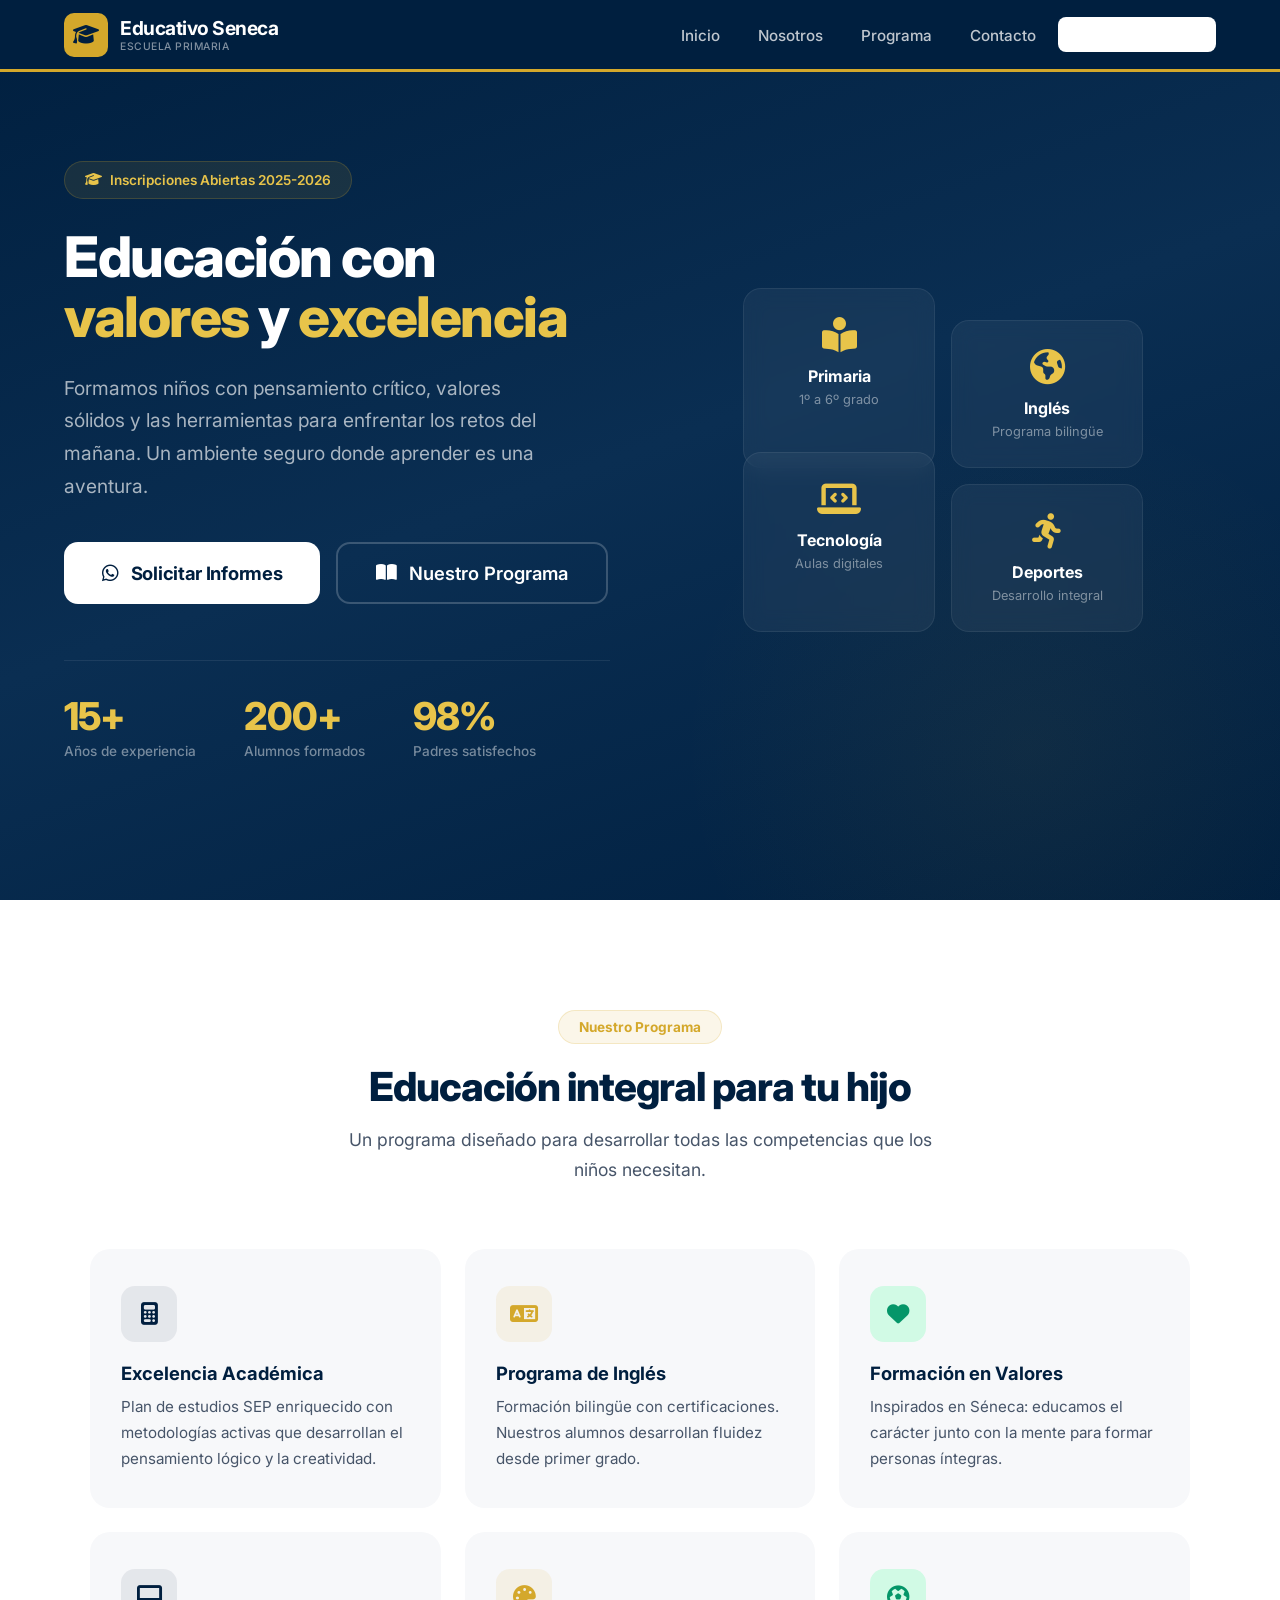
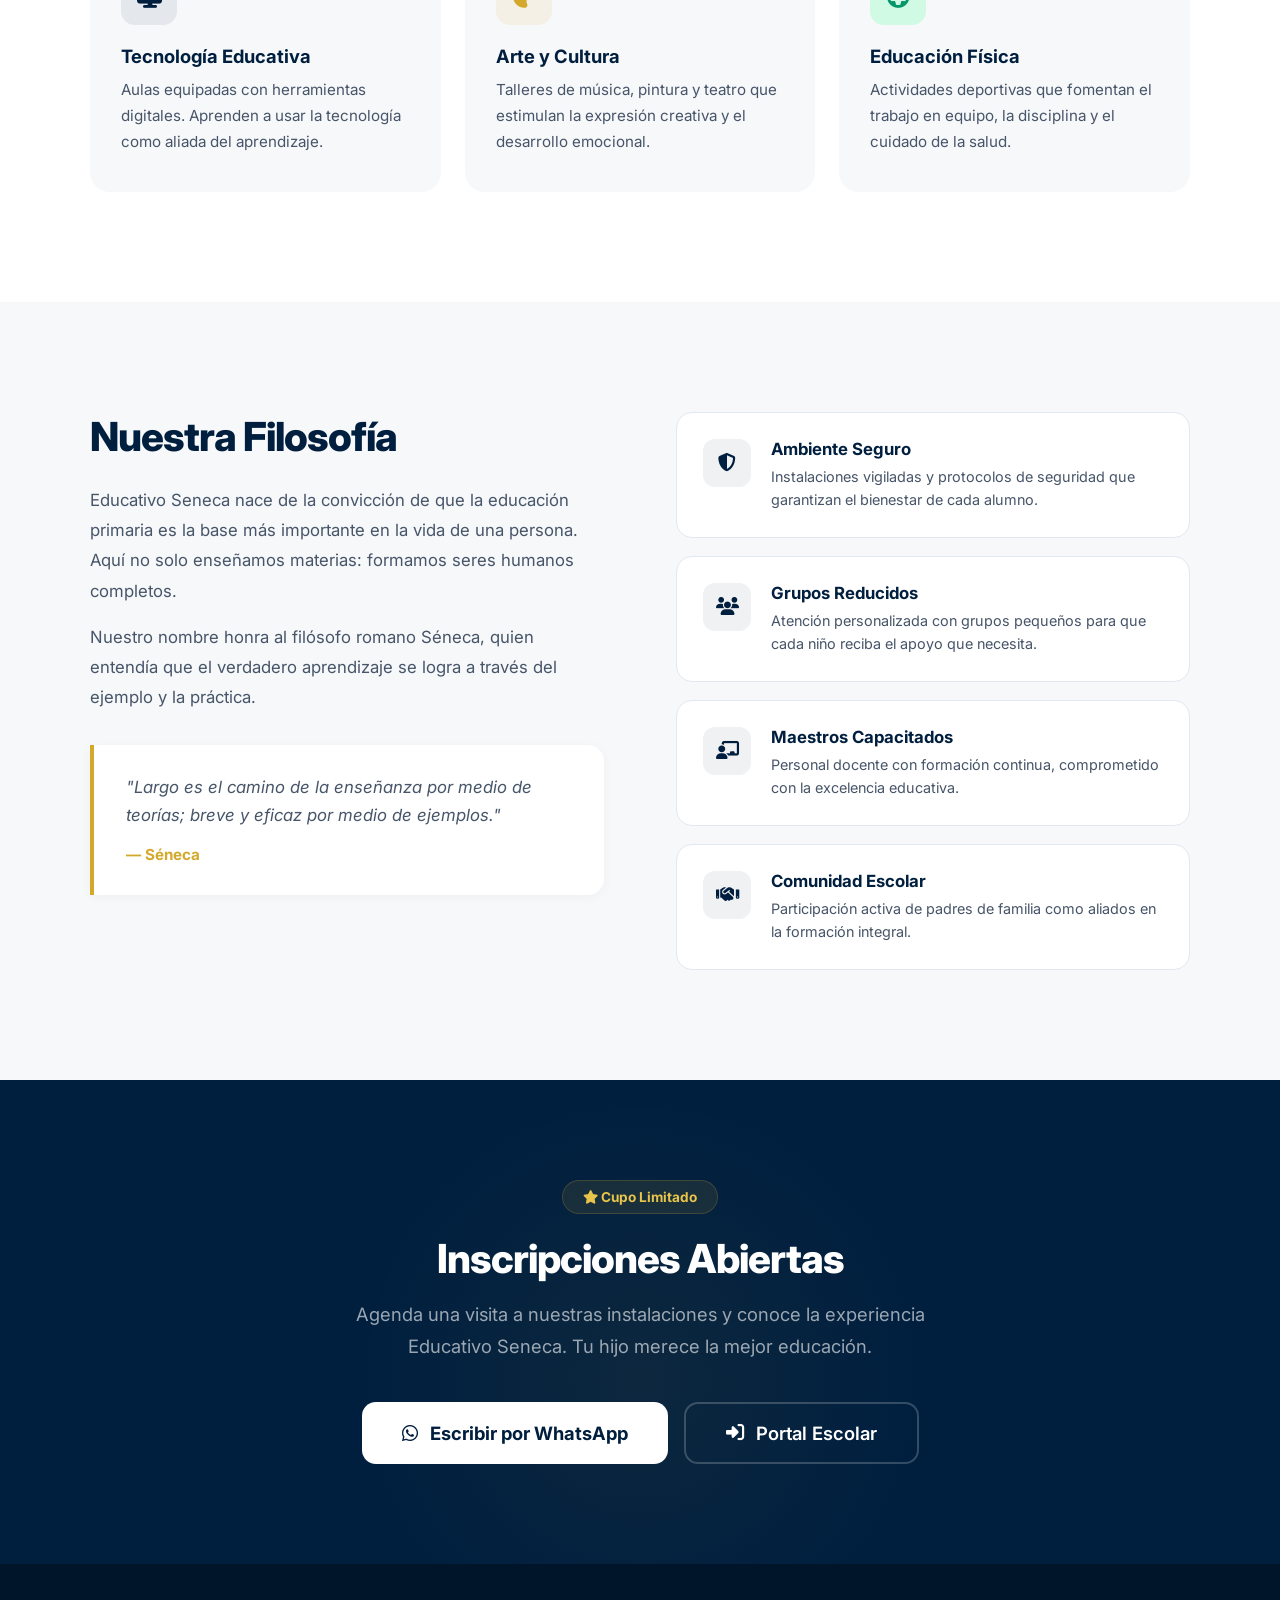
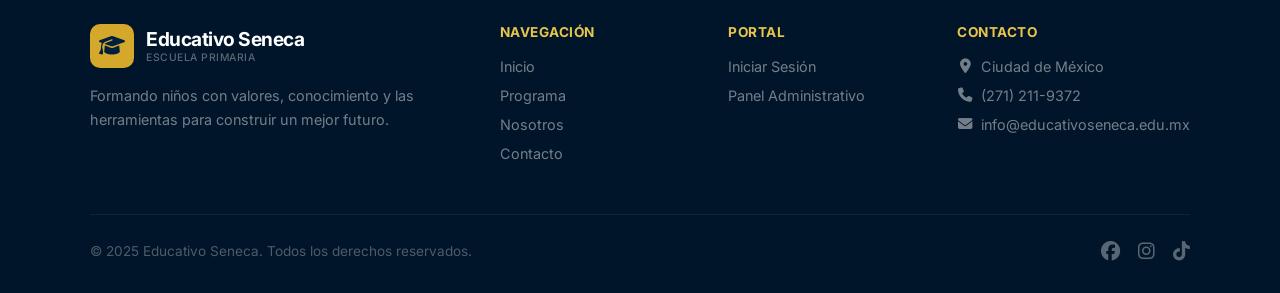
==== commit 95e9763b: "Redesign homepage with brand colors (navy + gold accent) and WhatsApp link - Replace blue/yellow pal" ====
--- a/index.html
+++ b/index.html
@@ -9,12 +9,19 @@
     <link rel="stylesheet" href="https://cdnjs.cloudflare.com/ajax/libs/font-awesome/6.4.0/css/all.min.css">
     <style>
         :root {
-            --primary: #001f3f;
-            --primary-light: #FFD700;
-            --secondary: #003366;
-            --bg: #f8fafc;
-            --text: #1e293b;
-            --text-muted: #64748b;
+            --navy: #001f3f;
+            --navy-light: #0a2e52;
+            --navy-dark: #001529;
+            --gold: #d4a82b;
+            --gold-soft: #e8c44a;
+            --gold-bg: rgba(212,168,43,0.1);
+            --gold-border: rgba(212,168,43,0.2);
+            --white: #ffffff;
+            --off-white: #f7f8fa;
+            --text: #0f172a;
+            --text-secondary: #475569;
+            --text-muted: #94a3b8;
+            --border: #e2e8f0;
         }
 
         * { margin: 0; padding: 0; box-sizing: border-box; }
@@ -22,254 +29,296 @@
         body {
             font-family: 'Inter', sans-serif;
             color: var(--text);
-            background: var(--bg);
+            background: var(--white);
             overflow-x: hidden;
+            -webkit-font-smoothing: antialiased;
         }
 
         /* ---- NAVBAR ---- */
         .navbar {
             position: fixed; top: 0; left: 0; right: 0; z-index: 100;
             display: flex; justify-content: space-between; align-items: center;
-            padding: 15px 5%;
-            background: rgba(0, 31, 63, 0.95);
-            backdrop-filter: blur(10px);
-            transition: box-shadow 0.3s;
-        }
-        .navbar.scrolled { box-shadow: 0 4px 20px rgba(0,0,0,0.15); }
+            padding: 0 5%; height: 72px;
+            background: var(--navy);
+            border-bottom: 3px solid var(--gold);
+            transition: all 0.3s;
+        }
+        .navbar.scrolled { box-shadow: 0 4px 24px rgba(0,0,0,0.2); }
         .navbar-logo {
             display: flex; align-items: center; gap: 12px;
             text-decoration: none; color: white;
         }
         .navbar-logo .logo-icon {
-            width: 42px; height: 42px; background: var(--primary-light);
+            width: 44px; height: 44px; background: var(--gold);
             border-radius: 10px; display: flex; align-items: center; justify-content: center;
-            font-size: 1.3rem; color: var(--primary); font-weight: 800;
-        }
-        .navbar-logo span { font-size: 1.2rem; font-weight: 700; letter-spacing: -0.5px; }
-        .navbar-logo small { display: block; font-size: 0.65rem; font-weight: 400; color: rgba(255,255,255,0.7); letter-spacing: 1px; text-transform: uppercase; }
-
-        .nav-links { display: flex; align-items: center; gap: 30px; list-style: none; }
-        .nav-links a { color: rgba(255,255,255,0.85); text-decoration: none; font-size: 0.9rem; font-weight: 500; transition: color 0.2s; }
-        .nav-links a:hover { color: var(--primary-light); }
-
-        .btn-login {
-            display: inline-flex; align-items: center; gap: 8px;
-            padding: 10px 24px; background: var(--primary-light); color: var(--primary);
-            border: none; border-radius: 8px; font-weight: 700; font-size: 0.9rem;
+            font-size: 1.3rem; color: var(--navy); font-weight: 800;
+        }
+        .navbar-logo .logo-text { font-size: 1.2rem; font-weight: 700; letter-spacing: -0.5px; color: white; }
+        .navbar-logo small { display: block; font-size: 0.65rem; font-weight: 500; color: rgba(255,255,255,0.5); letter-spacing: 0.5px; text-transform: uppercase; }
+
+        .nav-links { display: flex; align-items: center; gap: 6px; list-style: none; }
+        .nav-links a {
+            color: rgba(255,255,255,0.75); text-decoration: none; font-size: 0.95rem; font-weight: 500;
+            padding: 8px 16px; border-radius: 8px; transition: all 0.2s;
+        }
+        .nav-links a:hover { color: white; background: rgba(255,255,255,0.08); }
+
+        .btn-portal {
+            display: inline-flex; align-items: center; gap: 10px;
+            padding: 12px 28px; background: white; color: var(--navy);
+            border: none; border-radius: 10px; font-weight: 700; font-size: 1rem;
             cursor: pointer; text-decoration: none; transition: all 0.2s;
         }
-        .btn-login:hover { background: #e6c200; transform: translateY(-1px); box-shadow: 0 4px 12px rgba(255,215,0,0.4); }
+        .btn-portal:hover { background: var(--off-white); transform: translateY(-1px); box-shadow: 0 4px 16px rgba(0,0,0,0.15); }
 
         .menu-toggle { display: none; background: none; border: none; color: white; font-size: 1.5rem; cursor: pointer; }
 
         /* ---- HERO ---- */
         .hero {
             min-height: 100vh; display: flex; align-items: center;
-            background: linear-gradient(135deg, var(--primary) 0%, var(--secondary) 50%, #004080 100%);
+            background: var(--navy);
             position: relative; overflow: hidden;
-            padding: 100px 5% 60px;
+            padding: 100px 5% 80px;
         }
         .hero::before {
-            content: ''; position: absolute; top: -50%; right: -20%;
-            width: 800px; height: 800px; border-radius: 50%;
-            background: radial-gradient(circle, rgba(255,215,0,0.08) 0%, transparent 70%);
+            content: ''; position: absolute; top: 0; left: 0; right: 0; bottom: 0;
+            background: linear-gradient(160deg, var(--navy) 0%, var(--navy-light) 50%, var(--navy) 100%);
         }
         .hero::after {
-            content: ''; position: absolute; bottom: -10%; left: -10%;
-            width: 600px; height: 600px; border-radius: 50%;
-            background: radial-gradient(circle, rgba(255,255,255,0.03) 0%, transparent 70%);
-        }
-        .hero-content { position: relative; z-index: 2; max-width: 600px; }
+            content: ''; position: absolute; bottom: -300px; right: -200px;
+            width: 900px; height: 900px; border-radius: 50%;
+            background: radial-gradient(circle, rgba(212,168,43,0.06) 0%, transparent 55%);
+        }
+
+        .hero-inner {
+            position: relative; z-index: 2; display: flex; align-items: center;
+            gap: 60px; max-width: 1200px; margin: 0 auto; width: 100%;
+        }
+        .hero-content { flex: 1; max-width: 580px; }
+
         .hero-badge {
             display: inline-flex; align-items: center; gap: 8px;
-            background: rgba(255,215,0,0.15); color: var(--primary-light);
-            padding: 8px 16px; border-radius: 50px; font-size: 0.8rem; font-weight: 600;
-            margin-bottom: 24px; border: 1px solid rgba(255,215,0,0.2);
-        }
+            background: var(--gold-bg); color: var(--gold-soft);
+            padding: 10px 20px; border-radius: 50px; font-size: 0.85rem; font-weight: 600;
+            margin-bottom: 28px; border: 1px solid var(--gold-border);
+        }
+
         .hero h1 {
-            font-size: 3.2rem; font-weight: 800; color: white;
-            line-height: 1.1; margin-bottom: 20px; letter-spacing: -1px;
-        }
-        .hero h1 .highlight { color: var(--primary-light); }
-        .hero p { font-size: 1.15rem; color: rgba(255,255,255,0.8); line-height: 1.7; margin-bottom: 35px; }
-        .hero-buttons { display: flex; gap: 15px; flex-wrap: wrap; }
+            font-size: 3.5rem; font-weight: 800; color: white;
+            line-height: 1.08; margin-bottom: 24px; letter-spacing: -1.5px;
+        }
+        .hero h1 .gold { color: var(--gold-soft); }
+
+        .hero-desc {
+            font-size: 1.2rem; color: rgba(255,255,255,0.65); line-height: 1.7;
+            margin-bottom: 40px; max-width: 480px;
+        }
+
+        .hero-buttons { display: flex; gap: 16px; flex-wrap: wrap; }
         .btn-hero-primary {
-            display: inline-flex; align-items: center; gap: 10px;
-            padding: 14px 32px; background: var(--primary-light); color: var(--primary);
-            border: none; border-radius: 10px; font-weight: 700; font-size: 1rem;
-            cursor: pointer; text-decoration: none; transition: all 0.2s;
-        }
-        .btn-hero-primary:hover { background: #e6c200; transform: translateY(-2px); box-shadow: 0 8px 25px rgba(255,215,0,0.3); }
+            display: inline-flex; align-items: center; gap: 12px;
+            padding: 18px 38px; background: white; color: var(--navy);
+            border: none; border-radius: 14px; font-weight: 700; font-size: 1.15rem;
+            cursor: pointer; text-decoration: none; transition: all 0.25s;
+            letter-spacing: -0.3px;
+        }
+        .btn-hero-primary:hover { background: var(--off-white); transform: translateY(-2px); box-shadow: 0 12px 32px rgba(0,0,0,0.2); }
+        .btn-hero-primary i { font-size: 1.2rem; }
+
         .btn-hero-secondary {
-            display: inline-flex; align-items: center; gap: 10px;
-            padding: 14px 32px; background: transparent; color: white;
-            border: 2px solid rgba(255,255,255,0.3); border-radius: 10px;
-            font-weight: 600; font-size: 1rem; cursor: pointer; text-decoration: none; transition: all 0.2s;
-        }
-        .btn-hero-secondary:hover { border-color: white; background: rgba(255,255,255,0.05); }
+            display: inline-flex; align-items: center; gap: 12px;
+            padding: 18px 38px; background: transparent; color: white;
+            border: 2px solid rgba(255,255,255,0.2); border-radius: 14px;
+            font-weight: 600; font-size: 1.15rem; cursor: pointer; text-decoration: none; transition: all 0.25s;
+        }
+        .btn-hero-secondary:hover { border-color: rgba(255,255,255,0.5); background: rgba(255,255,255,0.06); }
 
         .hero-stats {
-            display: flex; gap: 40px; margin-top: 50px;
-            padding-top: 30px; border-top: 1px solid rgba(255,255,255,0.1);
-        }
-        .hero-stat .number { font-size: 2rem; font-weight: 800; color: var(--primary-light); }
-        .hero-stat .label { font-size: 0.8rem; color: rgba(255,255,255,0.6); margin-top: 2px; }
-
-        .hero-image {
-            position: relative; z-index: 2; flex: 1;
-            display: flex; justify-content: center; align-items: center;
-        }
+            display: flex; gap: 48px; margin-top: 56px;
+            padding-top: 32px; border-top: 1px solid rgba(255,255,255,0.08);
+        }
+        .hero-stat .number { font-size: 2.4rem; font-weight: 800; color: var(--gold-soft); letter-spacing: -1px; }
+        .hero-stat .label { font-size: 0.85rem; color: rgba(255,255,255,0.45); margin-top: 4px; font-weight: 500; }
+
+        .hero-visual { flex: 1; display: flex; justify-content: center; }
         .hero-grid {
-            display: grid; grid-template-columns: 1fr 1fr; gap: 15px;
-            max-width: 420px; width: 100%;
+            display: grid; grid-template-columns: 1fr 1fr; gap: 16px;
+            max-width: 400px; width: 100%;
         }
         .hero-card {
-            background: rgba(255,255,255,0.08); backdrop-filter: blur(10px);
-            border: 1px solid rgba(255,255,255,0.1); border-radius: 16px;
-            padding: 25px 20px; text-align: center; transition: transform 0.3s;
-        }
-        .hero-card:hover { transform: translateY(-5px); }
-        .hero-card:nth-child(2) { margin-top: 30px; }
-        .hero-card:nth-child(3) { margin-top: -30px; }
-        .hero-card i { font-size: 2rem; color: var(--primary-light); margin-bottom: 12px; }
-        .hero-card h3 { color: white; font-size: 0.95rem; font-weight: 600; }
-        .hero-card p { color: rgba(255,255,255,0.6); font-size: 0.75rem; margin-top: 5px; }
+            background: rgba(255,255,255,0.05); backdrop-filter: blur(10px);
+            border: 1px solid rgba(255,255,255,0.07); border-radius: 18px;
+            padding: 28px 22px; text-align: center; transition: all 0.3s;
+        }
+        .hero-card:hover { background: rgba(255,255,255,0.09); transform: translateY(-4px); border-color: rgba(212,168,43,0.2); }
+        .hero-card:nth-child(2) { margin-top: 32px; }
+        .hero-card:nth-child(3) { margin-top: -32px; }
+        .hero-card i { font-size: 2.2rem; color: var(--gold-soft); margin-bottom: 14px; display: block; }
+        .hero-card h3 { color: white; font-size: 1rem; font-weight: 700; }
+        .hero-card p { color: rgba(255,255,255,0.45); font-size: 0.8rem; margin-top: 6px; }
 
         /* ---- FEATURES ---- */
-        .features {
-            padding: 100px 5%;
-            background: white;
-        }
-        .section-header { text-align: center; max-width: 600px; margin: 0 auto 60px; }
+        .features { padding: 110px 5%; background: var(--white); }
+        .section-header { text-align: center; max-width: 620px; margin: 0 auto 64px; }
         .section-tag {
-            display: inline-block; background: rgba(0,31,63,0.06); color: var(--primary);
-            padding: 6px 16px; border-radius: 50px; font-size: 0.8rem; font-weight: 600;
-            margin-bottom: 15px;
-        }
-        .section-header h2 { font-size: 2.2rem; font-weight: 800; letter-spacing: -0.5px; margin-bottom: 12px; }
-        .section-header p { color: var(--text-muted); font-size: 1.05rem; line-height: 1.6; }
+            display: inline-block; background: var(--gold-bg); color: var(--gold);
+            padding: 8px 20px; border-radius: 50px; font-size: 0.85rem; font-weight: 700;
+            margin-bottom: 18px; border: 1px solid var(--gold-border);
+        }
+        .section-header h2 { font-size: 2.5rem; font-weight: 800; letter-spacing: -1px; margin-bottom: 14px; color: var(--navy); }
+        .section-header p { color: var(--text-secondary); font-size: 1.1rem; line-height: 1.7; }
 
         .features-grid {
-            display: grid; grid-template-columns: repeat(auto-fit, minmax(280px, 1fr));
-            gap: 25px; max-width: 1100px; margin: 0 auto;
+            display: grid; grid-template-columns: repeat(3, 1fr);
+            gap: 24px; max-width: 1100px; margin: 0 auto;
         }
         .feature-card {
-            background: var(--bg); border-radius: 16px; padding: 35px 28px;
-            transition: all 0.3s; border: 1px solid transparent;
-        }
-        .feature-card:hover { border-color: var(--primary-light); transform: translateY(-4px); box-shadow: 0 12px 30px rgba(0,31,63,0.08); }
+            background: var(--off-white); border-radius: 20px; padding: 36px 30px;
+            transition: all 0.3s; border: 1px solid transparent; position: relative; overflow: hidden;
+        }
+        .feature-card::before {
+            content: ''; position: absolute; top: 0; left: 0; right: 0; height: 3px;
+            background: var(--gold); opacity: 0; transition: opacity 0.3s;
+        }
+        .feature-card:hover { border-color: var(--border); transform: translateY(-6px); box-shadow: 0 16px 40px rgba(0,31,63,0.07); }
+        .feature-card:hover::before { opacity: 1; }
         .feature-icon {
-            width: 52px; height: 52px; border-radius: 12px;
+            width: 56px; height: 56px; border-radius: 14px;
             display: flex; align-items: center; justify-content: center;
-            font-size: 1.3rem; margin-bottom: 18px;
-        }
-        .feature-icon.blue { background: rgba(0,31,63,0.08); color: var(--primary); }
-        .feature-icon.gold { background: rgba(255,215,0,0.15); color: #b8860b; }
-        .feature-icon.green { background: rgba(16,185,129,0.1); color: #059669; }
-        .feature-card h3 { font-size: 1.1rem; font-weight: 700; margin-bottom: 8px; }
-        .feature-card p { color: var(--text-muted); font-size: 0.9rem; line-height: 1.6; }
-
-        /* ---- VALUES / ABOUT ---- */
-        .about {
-            padding: 100px 5%;
-            background: linear-gradient(135deg, var(--primary) 0%, var(--secondary) 100%);
-            color: white;
-        }
+            font-size: 1.4rem; margin-bottom: 20px;
+        }
+        .feature-icon.navy { background: rgba(0,31,63,0.08); color: var(--navy); }
+        .feature-icon.teal { background: #d1fae5; color: #059669; }
+        .feature-icon.gold { background: var(--gold-bg); color: var(--gold); }
+        .feature-card h3 { font-size: 1.15rem; font-weight: 700; margin-bottom: 10px; color: var(--navy); }
+        .feature-card p { color: var(--text-secondary); font-size: 0.95rem; line-height: 1.7; }
+
+        /* ---- ABOUT / VALUES ---- */
+        .about { padding: 110px 5%; background: var(--off-white); }
         .about-grid {
-            display: grid; grid-template-columns: 1fr 1fr; gap: 60px;
-            max-width: 1100px; margin: 0 auto; align-items: center;
-        }
-        .about h2 { font-size: 2.2rem; font-weight: 800; margin-bottom: 20px; letter-spacing: -0.5px; }
-        .about p { color: rgba(255,255,255,0.8); font-size: 1.05rem; line-height: 1.7; margin-bottom: 15px; }
+            display: grid; grid-template-columns: 1fr 1fr; gap: 72px;
+            max-width: 1100px; margin: 0 auto; align-items: start;
+        }
+        .about-left h2 { font-size: 2.5rem; font-weight: 800; margin-bottom: 24px; letter-spacing: -1px; color: var(--navy); }
+        .about-left p { color: var(--text-secondary); font-size: 1.05rem; line-height: 1.8; margin-bottom: 16px; }
         .about-quote {
-            margin-top: 30px; padding: 25px; background: rgba(255,255,255,0.06);
-            border-left: 4px solid var(--primary-light); border-radius: 0 12px 12px 0;
-            font-style: italic; color: rgba(255,255,255,0.85); font-size: 1rem; line-height: 1.6;
-        }
-        .about-quote cite { display: block; margin-top: 10px; color: var(--primary-light); font-style: normal; font-weight: 600; }
-
-        .values-list { display: flex; flex-direction: column; gap: 20px; }
+            margin-top: 32px; padding: 28px 28px 28px 32px; background: white;
+            border-left: 4px solid var(--gold); border-radius: 0 16px 16px 0;
+            font-style: italic; color: var(--text-secondary); font-size: 1.05rem; line-height: 1.7;
+            box-shadow: 0 2px 12px rgba(0,0,0,0.04);
+        }
+        .about-quote cite { display: block; margin-top: 12px; color: var(--gold); font-style: normal; font-weight: 700; font-size: 0.95rem; }
+
+        .values-list { display: flex; flex-direction: column; gap: 18px; }
         .value-item {
-            display: flex; align-items: flex-start; gap: 18px;
-            background: rgba(255,255,255,0.06); padding: 22px; border-radius: 14px;
-            border: 1px solid rgba(255,255,255,0.08); transition: all 0.3s;
-        }
-        .value-item:hover { background: rgba(255,255,255,0.1); }
+            display: flex; align-items: flex-start; gap: 20px;
+            background: white; padding: 26px; border-radius: 16px;
+            border: 1px solid var(--border); transition: all 0.3s;
+        }
+        .value-item:hover { border-color: var(--gold); box-shadow: 0 8px 24px rgba(0,31,63,0.06); transform: translateY(-2px); }
         .value-icon {
-            width: 44px; height: 44px; min-width: 44px; border-radius: 10px;
-            background: rgba(255,215,0,0.15); display: flex; align-items: center; justify-content: center;
-            color: var(--primary-light); font-size: 1.1rem;
-        }
-        .value-item h4 { font-size: 1rem; font-weight: 700; margin-bottom: 4px; }
-        .value-item p { color: rgba(255,255,255,0.65); font-size: 0.85rem; line-height: 1.5; }
+            width: 48px; height: 48px; min-width: 48px; border-radius: 12px;
+            background: rgba(0,31,63,0.06); display: flex; align-items: center; justify-content: center;
+            color: var(--navy); font-size: 1.15rem;
+        }
+        .value-item h4 { font-size: 1.05rem; font-weight: 700; margin-bottom: 6px; color: var(--navy); }
+        .value-item p { color: var(--text-secondary); font-size: 0.9rem; line-height: 1.6; }
 
         /* ---- CTA ---- */
-        .cta {
-            padding: 80px 5%;
-            background: white; text-align: center;
-        }
-        .cta-box {
-            max-width: 700px; margin: 0 auto;
-            background: var(--bg); border-radius: 20px; padding: 50px 40px;
-            border: 1px solid #e2e8f0;
-        }
-        .cta-box h2 { font-size: 1.8rem; font-weight: 800; margin-bottom: 12px; }
-        .cta-box p { color: var(--text-muted); font-size: 1rem; margin-bottom: 30px; }
-        .cta-buttons { display: flex; gap: 15px; justify-content: center; flex-wrap: wrap; }
-        .btn-cta {
-            display: inline-flex; align-items: center; gap: 8px;
-            padding: 14px 30px; border-radius: 10px; font-weight: 700;
-            font-size: 0.95rem; cursor: pointer; text-decoration: none; transition: all 0.2s;
-        }
-        .btn-cta.primary { background: var(--primary); color: white; border: none; }
-        .btn-cta.primary:hover { background: var(--secondary); transform: translateY(-2px); box-shadow: 0 8px 20px rgba(0,31,63,0.2); }
-        .btn-cta.secondary { background: transparent; color: var(--primary); border: 2px solid var(--primary); }
-        .btn-cta.secondary:hover { background: var(--primary); color: white; }
+        .cta { padding: 100px 5%; background: var(--navy); text-align: center; position: relative; overflow: hidden; }
+        .cta::before {
+            content: ''; position: absolute; top: -100px; left: 50%; transform: translateX(-50%);
+            width: 800px; height: 800px; border-radius: 50%;
+            background: radial-gradient(circle, rgba(212,168,43,0.06) 0%, transparent 50%);
+        }
+        .cta-inner { position: relative; z-index: 2; max-width: 650px; margin: 0 auto; }
+        .cta-tag {
+            display: inline-block; background: var(--gold-bg); color: var(--gold-soft);
+            padding: 8px 20px; border-radius: 50px; font-size: 0.85rem; font-weight: 700;
+            margin-bottom: 20px; border: 1px solid var(--gold-border);
+        }
+        .cta h2 { font-size: 2.5rem; font-weight: 800; margin-bottom: 16px; color: white; letter-spacing: -1px; }
+        .cta p { color: rgba(255,255,255,0.6); font-size: 1.15rem; margin-bottom: 40px; line-height: 1.7; }
+        .cta-buttons { display: flex; gap: 16px; justify-content: center; flex-wrap: wrap; }
+        .btn-cta-primary {
+            display: inline-flex; align-items: center; gap: 12px;
+            padding: 18px 40px; background: white; color: var(--navy);
+            border: none; border-radius: 14px; font-weight: 700; font-size: 1.15rem;
+            cursor: pointer; text-decoration: none; transition: all 0.25s;
+        }
+        .btn-cta-primary:hover { background: var(--off-white); transform: translateY(-2px); box-shadow: 0 12px 32px rgba(0,0,0,0.2); }
+        .btn-cta-secondary {
+            display: inline-flex; align-items: center; gap: 12px;
+            padding: 18px 40px; background: transparent; color: white;
+            border: 2px solid rgba(255,255,255,0.2); border-radius: 14px;
+            font-weight: 600; font-size: 1.15rem; cursor: pointer; text-decoration: none; transition: all 0.25s;
+        }
+        .btn-cta-secondary:hover { border-color: rgba(255,255,255,0.5); background: rgba(255,255,255,0.06); }
 
         /* ---- FOOTER ---- */
-        .footer {
-            background: var(--primary); color: white; padding: 50px 5% 25px;
-        }
+        .footer { background: var(--navy-dark); color: white; padding: 60px 5% 30px; }
         .footer-grid {
             display: grid; grid-template-columns: 2fr 1fr 1fr 1fr;
-            gap: 40px; max-width: 1100px; margin: 0 auto;
-        }
-        .footer-brand p { color: rgba(255,255,255,0.6); font-size: 0.85rem; line-height: 1.6; margin-top: 12px; }
-        .footer-col h4 { font-size: 0.9rem; font-weight: 700; margin-bottom: 15px; color: var(--primary-light); }
-        .footer-col a { display: block; color: rgba(255,255,255,0.6); font-size: 0.85rem; text-decoration: none; margin-bottom: 8px; transition: color 0.2s; }
-        .footer-col a:hover { color: var(--primary-light); }
+            gap: 48px; max-width: 1100px; margin: 0 auto;
+        }
+        .footer-brand p { color: rgba(255,255,255,0.45); font-size: 0.9rem; line-height: 1.7; margin-top: 16px; }
+        .footer-col h4 { font-size: 0.85rem; font-weight: 700; margin-bottom: 18px; color: var(--gold-soft); text-transform: uppercase; letter-spacing: 0.5px; }
+        .footer-col a { display: flex; align-items: center; gap: 8px; color: rgba(255,255,255,0.45); font-size: 0.9rem; text-decoration: none; margin-bottom: 12px; transition: color 0.2s; }
+        .footer-col a:hover { color: white; }
+        .footer-col a i { width: 16px; text-align: center; }
+        .footer-divider { max-width: 1100px; margin: 0 auto; height: 1px; background: rgba(255,255,255,0.06); margin-top: 40px; }
         .footer-bottom {
-            max-width: 1100px; margin: 30px auto 0; padding-top: 20px;
-            border-top: 1px solid rgba(255,255,255,0.1);
+            max-width: 1100px; margin: 0 auto; padding-top: 24px;
             display: flex; justify-content: space-between; align-items: center;
-            font-size: 0.8rem; color: rgba(255,255,255,0.4);
-        }
-        .footer-socials { display: flex; gap: 15px; }
-        .footer-socials a { color: rgba(255,255,255,0.5); font-size: 1.1rem; transition: color 0.2s; }
-        .footer-socials a:hover { color: var(--primary-light); }
+            font-size: 0.85rem; color: rgba(255,255,255,0.3);
+        }
+        .footer-socials { display: flex; gap: 18px; }
+        .footer-socials a { color: rgba(255,255,255,0.35); font-size: 1.2rem; transition: color 0.2s; }
+        .footer-socials a:hover { color: var(--gold-soft); }
 
         /* ---- RESPONSIVE ---- */
+        @media (max-width: 1024px) {
+            .features-grid { grid-template-columns: repeat(2, 1fr); }
+        }
         @media (max-width: 900px) {
-            .hero { flex-direction: column; text-align: center; padding-top: 120px; }
+            .hero-inner { flex-direction: column; text-align: center; }
             .hero-content { max-width: 100%; }
+            .hero-desc { margin-left: auto; margin-right: auto; }
             .hero-buttons { justify-content: center; }
             .hero-stats { justify-content: center; }
-            .hero-image { margin-top: 50px; }
-            .hero h1 { font-size: 2.4rem; }
-            .about-grid { grid-template-columns: 1fr; }
+            .hero-visual { margin-top: 48px; }
+            .hero h1 { font-size: 2.6rem; }
+            .about-grid { grid-template-columns: 1fr; gap: 48px; }
             .footer-grid { grid-template-columns: 1fr 1fr; }
             .nav-links { display: none; }
             .menu-toggle { display: block; }
         }
         @media (max-width: 600px) {
-            .hero h1 { font-size: 2rem; }
-            .hero-grid { grid-template-columns: 1fr; max-width: 250px; }
+            .hero { padding-top: 110px; }
+            .hero h1 { font-size: 2.1rem; letter-spacing: -1px; }
+            .hero-desc { font-size: 1.05rem; }
+            .btn-hero-primary, .btn-hero-secondary { padding: 16px 28px; font-size: 1.05rem; width: 100%; justify-content: center; }
+            .hero-grid { grid-template-columns: 1fr; max-width: 240px; }
             .hero-card:nth-child(2) { margin-top: 0; }
             .hero-card:nth-child(3) { margin-top: 0; }
             .hero-stats { flex-direction: column; gap: 20px; align-items: center; }
+            .features-grid { grid-template-columns: 1fr; }
+            .section-header h2 { font-size: 1.9rem; }
+            .about-left h2 { font-size: 1.9rem; }
+            .cta h2 { font-size: 1.9rem; }
+            .btn-cta-primary, .btn-cta-secondary { padding: 16px 28px; font-size: 1.05rem; width: 100%; justify-content: center; }
             .footer-grid { grid-template-columns: 1fr; }
-            .footer-bottom { flex-direction: column; gap: 10px; text-align: center; }
-        }
+            .footer-bottom { flex-direction: column; gap: 12px; text-align: center; }
+        }
+
+        .nav-links.show {
+            display: flex !important; flex-direction: column;
+            position: absolute; top: 100%; left: 0; right: 0;
+            background: var(--navy); padding: 20px; gap: 4px;
+            box-shadow: 0 12px 24px rgba(0,0,0,0.3);
+            border-bottom: 3px solid var(--gold);
+        }
+        .nav-links.show .btn-portal { margin-top: 8px; }
     </style>
 </head>
 <body>
@@ -277,9 +326,9 @@
     <!-- NAVBAR -->
     <nav class="navbar" id="navbar">
         <a href="#" class="navbar-logo">
-            <div class="logo-icon">S</div>
+            <div class="logo-icon"><i class="fas fa-graduation-cap"></i></div>
             <div>
-                <span>Educativo Seneca</span>
+                <div class="logo-text">Educativo Seneca</div>
                 <small>Escuela Primaria</small>
             </div>
         </a>
@@ -288,7 +337,7 @@
             <li><a href="#nosotros">Nosotros</a></li>
             <li><a href="#programa">Programa</a></li>
             <li><a href="#contacto">Contacto</a></li>
-            <li><a href="panel.html" class="btn-login"><i class="fas fa-sign-in-alt"></i> Portal Escolar</a></li>
+            <li><a href="panel.html" class="btn-portal"><i class="fas fa-sign-in-alt"></i> Portal Escolar</a></li>
         </ul>
         <button class="menu-toggle" onclick="document.getElementById('nav-links').classList.toggle('show')" aria-label="Menu">
             <i class="fas fa-bars"></i>
@@ -297,63 +346,65 @@
 
     <!-- HERO -->
     <section class="hero" id="inicio">
-        <div class="hero-content">
-            <div class="hero-badge">
-                <i class="fas fa-star"></i>
-                Formando el futuro desde la base
-            </div>
-            <h1>
-                Educaci&oacute;n con <span class="highlight">valores</span> y
-                <span class="highlight">excelencia</span> acad&eacute;mica
-            </h1>
-            <p>
-                En Educativo Seneca formamos ni&ntilde;os con pensamiento cr&iacute;tico, valores s&oacute;lidos
-                y herramientas para enfrentar los retos del ma&ntilde;ana. Un ambiente seguro donde aprender es una aventura.
-            </p>
-            <div class="hero-buttons">
-                <a href="#contacto" class="btn-hero-primary">
-                    <i class="fas fa-paper-plane"></i> Solicitar Informes
-                </a>
-                <a href="#programa" class="btn-hero-secondary">
-                    <i class="fas fa-book-open"></i> Conoce nuestro programa
-                </a>
-            </div>
-            <div class="hero-stats">
-                <div class="hero-stat">
-                    <div class="number">15+</div>
-                    <div class="label">A&ntilde;os de experiencia</div>
-                </div>
-                <div class="hero-stat">
-                    <div class="number">200+</div>
-                    <div class="label">Alumnos formados</div>
-                </div>
-                <div class="hero-stat">
-                    <div class="number">98%</div>
-                    <div class="label">Padres satisfechos</div>
-                </div>
-            </div>
-        </div>
-        <div class="hero-image">
-            <div class="hero-grid">
-                <div class="hero-card">
-                    <i class="fas fa-book-reader"></i>
-                    <h3>Primaria</h3>
-                    <p>1&ordm; a 6&ordm; grado</p>
-                </div>
-                <div class="hero-card">
-                    <i class="fas fa-globe-americas"></i>
-                    <h3>Ingl&eacute;s</h3>
-                    <p>Programa biling&uuml;e</p>
-                </div>
-                <div class="hero-card">
-                    <i class="fas fa-laptop-code"></i>
-                    <h3>Tecnolog&iacute;a</h3>
-                    <p>Aulas digitales</p>
-                </div>
-                <div class="hero-card">
-                    <i class="fas fa-running"></i>
-                    <h3>Deportes</h3>
-                    <p>Desarrollo integral</p>
+        <div class="hero-inner">
+            <div class="hero-content">
+                <div class="hero-badge">
+                    <i class="fas fa-graduation-cap"></i>
+                    Inscripciones Abiertas 2025-2026
+                </div>
+                <h1>
+                    Educaci&oacute;n con <span class="gold">valores</span> y
+                    <span class="gold">excelencia</span>
+                </h1>
+                <p class="hero-desc">
+                    Formamos ni&ntilde;os con pensamiento cr&iacute;tico, valores s&oacute;lidos y las herramientas
+                    para enfrentar los retos del ma&ntilde;ana. Un ambiente seguro donde aprender es una aventura.
+                </p>
+                <div class="hero-buttons">
+                    <a href="#contacto" class="btn-hero-primary">
+                        <i class="fab fa-whatsapp"></i> Solicitar Informes
+                    </a>
+                    <a href="#programa" class="btn-hero-secondary">
+                        <i class="fas fa-book-open"></i> Nuestro Programa
+                    </a>
+                </div>
+                <div class="hero-stats">
+                    <div class="hero-stat">
+                        <div class="number">15+</div>
+                        <div class="label">A&ntilde;os de experiencia</div>
+                    </div>
+                    <div class="hero-stat">
+                        <div class="number">200+</div>
+                        <div class="label">Alumnos formados</div>
+                    </div>
+                    <div class="hero-stat">
+                        <div class="number">98%</div>
+                        <div class="label">Padres satisfechos</div>
+                    </div>
+                </div>
+            </div>
+            <div class="hero-visual">
+                <div class="hero-grid">
+                    <div class="hero-card">
+                        <i class="fas fa-book-reader"></i>
+                        <h3>Primaria</h3>
+                        <p>1&ordm; a 6&ordm; grado</p>
+                    </div>
+                    <div class="hero-card">
+                        <i class="fas fa-globe-americas"></i>
+                        <h3>Ingl&eacute;s</h3>
+                        <p>Programa biling&uuml;e</p>
+                    </div>
+                    <div class="hero-card">
+                        <i class="fas fa-laptop-code"></i>
+                        <h3>Tecnolog&iacute;a</h3>
+                        <p>Aulas digitales</p>
+                    </div>
+                    <div class="hero-card">
+                        <i class="fas fa-running"></i>
+                        <h3>Deportes</h3>
+                        <p>Desarrollo integral</p>
+                    </div>
                 </div>
             </div>
         </div>
@@ -364,28 +415,28 @@
         <div class="section-header">
             <span class="section-tag">Nuestro Programa</span>
             <h2>Educaci&oacute;n integral para tu hijo</h2>
-            <p>Un programa dise&ntilde;ado para desarrollar todas las competencias que los ni&ntilde;os necesitan para triunfar.</p>
+            <p>Un programa dise&ntilde;ado para desarrollar todas las competencias que los ni&ntilde;os necesitan.</p>
         </div>
         <div class="features-grid">
             <div class="feature-card">
-                <div class="feature-icon blue"><i class="fas fa-calculator"></i></div>
+                <div class="feature-icon navy"><i class="fas fa-calculator"></i></div>
                 <h3>Excelencia Acad&eacute;mica</h3>
                 <p>Plan de estudios SEP enriquecido con metodolog&iacute;as activas que desarrollan el pensamiento l&oacute;gico y la creatividad.</p>
             </div>
             <div class="feature-card">
                 <div class="feature-icon gold"><i class="fas fa-language"></i></div>
                 <h3>Programa de Ingl&eacute;s</h3>
-                <p>Formaci&oacute;n biling&uuml;e con certificaciones internacionales. Nuestros alumnos desarrollan fluidez desde primer grado.</p>
+                <p>Formaci&oacute;n biling&uuml;e con certificaciones. Nuestros alumnos desarrollan fluidez desde primer grado.</p>
             </div>
             <div class="feature-card">
-                <div class="feature-icon green"><i class="fas fa-heart"></i></div>
+                <div class="feature-icon teal"><i class="fas fa-heart"></i></div>
                 <h3>Formaci&oacute;n en Valores</h3>
-                <p>Inspirados en la filosof&iacute;a de S&eacute;neca: educamos el car&aacute;cter junto con la mente para formar personas &iacute;ntegras.</p>
+                <p>Inspirados en S&eacute;neca: educamos el car&aacute;cter junto con la mente para formar personas &iacute;ntegras.</p>
             </div>
             <div class="feature-card">
-                <div class="feature-icon blue"><i class="fas fa-desktop"></i></div>
+                <div class="feature-icon navy"><i class="fas fa-desktop"></i></div>
                 <h3>Tecnolog&iacute;a Educativa</h3>
-                <p>Aulas equipadas con herramientas digitales. Los alumnos aprenden a usar la tecnolog&iacute;a como herramienta de aprendizaje.</p>
+                <p>Aulas equipadas con herramientas digitales. Aprenden a usar la tecnolog&iacute;a como aliada del aprendizaje.</p>
             </div>
             <div class="feature-card">
                 <div class="feature-icon gold"><i class="fas fa-palette"></i></div>
@@ -393,7 +444,7 @@
                 <p>Talleres de m&uacute;sica, pintura y teatro que estimulan la expresi&oacute;n creativa y el desarrollo emocional.</p>
             </div>
             <div class="feature-card">
-                <div class="feature-icon green"><i class="fas fa-futbol"></i></div>
+                <div class="feature-icon teal"><i class="fas fa-futbol"></i></div>
                 <h3>Educaci&oacute;n F&iacute;sica</h3>
                 <p>Actividades deportivas que fomentan el trabajo en equipo, la disciplina y el cuidado de la salud.</p>
             </div>
@@ -403,7 +454,7 @@
     <!-- ABOUT / VALUES -->
     <section class="about" id="nosotros">
         <div class="about-grid">
-            <div>
+            <div class="about-left">
                 <h2>Nuestra Filosof&iacute;a</h2>
                 <p>
                     Educativo Seneca nace de la convicci&oacute;n de que la educaci&oacute;n primaria es la base
@@ -412,7 +463,7 @@
                 </p>
                 <p>
                     Nuestro nombre honra al fil&oacute;sofo romano S&eacute;neca, quien entend&iacute;a que el verdadero
-                    aprendizaje se logra a trav&eacute;s del ejemplo y la pr&aacute;ctica, no solo de la teor&iacute;a.
+                    aprendizaje se logra a trav&eacute;s del ejemplo y la pr&aacute;ctica.
                 </p>
                 <div class="about-quote">
                     "Largo es el camino de la ense&ntilde;anza por medio de teor&iacute;as; breve y eficaz por medio de ejemplos."
@@ -431,7 +482,7 @@
                     <div class="value-icon"><i class="fas fa-users"></i></div>
                     <div>
                         <h4>Grupos Reducidos</h4>
-                        <p>Atenci&oacute;n personalizada con grupos peque&ntilde;os para que cada ni&ntilde;o reciba el acompa&ntilde;amiento que necesita.</p>
+                        <p>Atenci&oacute;n personalizada con grupos peque&ntilde;os para que cada ni&ntilde;o reciba el apoyo que necesita.</p>
                     </div>
                 </div>
                 <div class="value-item">
@@ -445,7 +496,7 @@
                     <div class="value-icon"><i class="fas fa-handshake"></i></div>
                     <div>
                         <h4>Comunidad Escolar</h4>
-                        <p>Fomentamos la participaci&oacute;n activa de los padres de familia como aliados en la formaci&oacute;n.</p>
+                        <p>Participaci&oacute;n activa de padres de familia como aliados en la formaci&oacute;n integral.</p>
                     </div>
                 </div>
             </div>
@@ -454,14 +505,15 @@
 
     <!-- CTA -->
     <section class="cta" id="contacto">
-        <div class="cta-box">
+        <div class="cta-inner">
+            <span class="cta-tag"><i class="fas fa-star"></i> Cupo Limitado</span>
             <h2>Inscripciones Abiertas</h2>
-            <p>Agenda una visita a nuestras instalaciones y conoce de cerca la experiencia Educativo Seneca. &iexcl;Tu hijo merece la mejor educaci&oacute;n!</p>
+            <p>Agenda una visita a nuestras instalaciones y conoce la experiencia Educativo Seneca. Tu hijo merece la mejor educaci&oacute;n.</p>
             <div class="cta-buttons">
-                <a href="https://wa.me/5215551234567?text=Hola%2C%20me%20interesa%20informaci%C3%B3n%20sobre%20inscripciones%20en%20Educativo%20Seneca" class="btn-cta primary" target="_blank">
-                    <i class="fab fa-whatsapp"></i> WhatsApp
+                <a href="https://wa.me/522712119372?text=Hola%2C%20me%20interesa%20informaci%C3%B3n%20sobre%20inscripciones%20en%20Educativo%20Seneca" class="btn-cta-primary" target="_blank">
+                    <i class="fab fa-whatsapp"></i> Escribir por WhatsApp
                 </a>
-                <a href="panel.html" class="btn-cta secondary">
+                <a href="panel.html" class="btn-cta-secondary">
                     <i class="fas fa-sign-in-alt"></i> Portal Escolar
                 </a>
             </div>
@@ -472,11 +524,11 @@
     <footer class="footer">
         <div class="footer-grid">
             <div class="footer-brand">
-                <a href="#" class="navbar-logo" style="margin-bottom:5px;">
-                    <div class="logo-icon">S</div>
+                <a href="#" class="navbar-logo">
+                    <div class="logo-icon"><i class="fas fa-graduation-cap"></i></div>
                     <div>
-                        <span>Educativo Seneca</span>
-                        <small>Escuela Primaria</small>
+                        <div class="logo-text">Educativo Seneca</div>
+                        <small style="color: rgba(255,255,255,0.35);">Escuela Primaria</small>
                     </div>
                 </a>
                 <p>Formando ni&ntilde;os con valores, conocimiento y las herramientas para construir un mejor futuro.</p>
@@ -496,10 +548,11 @@
             <div class="footer-col">
                 <h4>Contacto</h4>
                 <a href="#"><i class="fas fa-map-marker-alt"></i> Ciudad de M&eacute;xico</a>
-                <a href="tel:+525551234567"><i class="fas fa-phone"></i> (55) 5123-4567</a>
+                <a href="tel:+522712119372"><i class="fas fa-phone"></i> (271) 211-9372</a>
                 <a href="mailto:info@educativoseneca.edu.mx"><i class="fas fa-envelope"></i> info@educativoseneca.edu.mx</a>
             </div>
         </div>
+        <div class="footer-divider"></div>
         <div class="footer-bottom">
             <span>&copy; 2025 Educativo Seneca. Todos los derechos reservados.</span>
             <div class="footer-socials">
@@ -511,11 +564,9 @@
     </footer>
 
     <script>
-        // Navbar scroll effect
         window.addEventListener('scroll', () => {
             document.getElementById('navbar').classList.toggle('scrolled', window.scrollY > 50);
         });
-        // Smooth scroll
         document.querySelectorAll('a[href^="#"]').forEach(a => {
             a.addEventListener('click', (e) => {
                 const target = document.querySelector(a.getAttribute('href'));
@@ -525,14 +576,5 @@
         });
     </script>
 
-    <style>
-        .nav-links.show {
-            display: flex !important; flex-direction: column;
-            position: absolute; top: 100%; left: 0; right: 0;
-            background: var(--primary); padding: 20px;
-            box-shadow: 0 10px 20px rgba(0,0,0,0.2);
-        }
-    </style>
-
 </body>
 </html>
